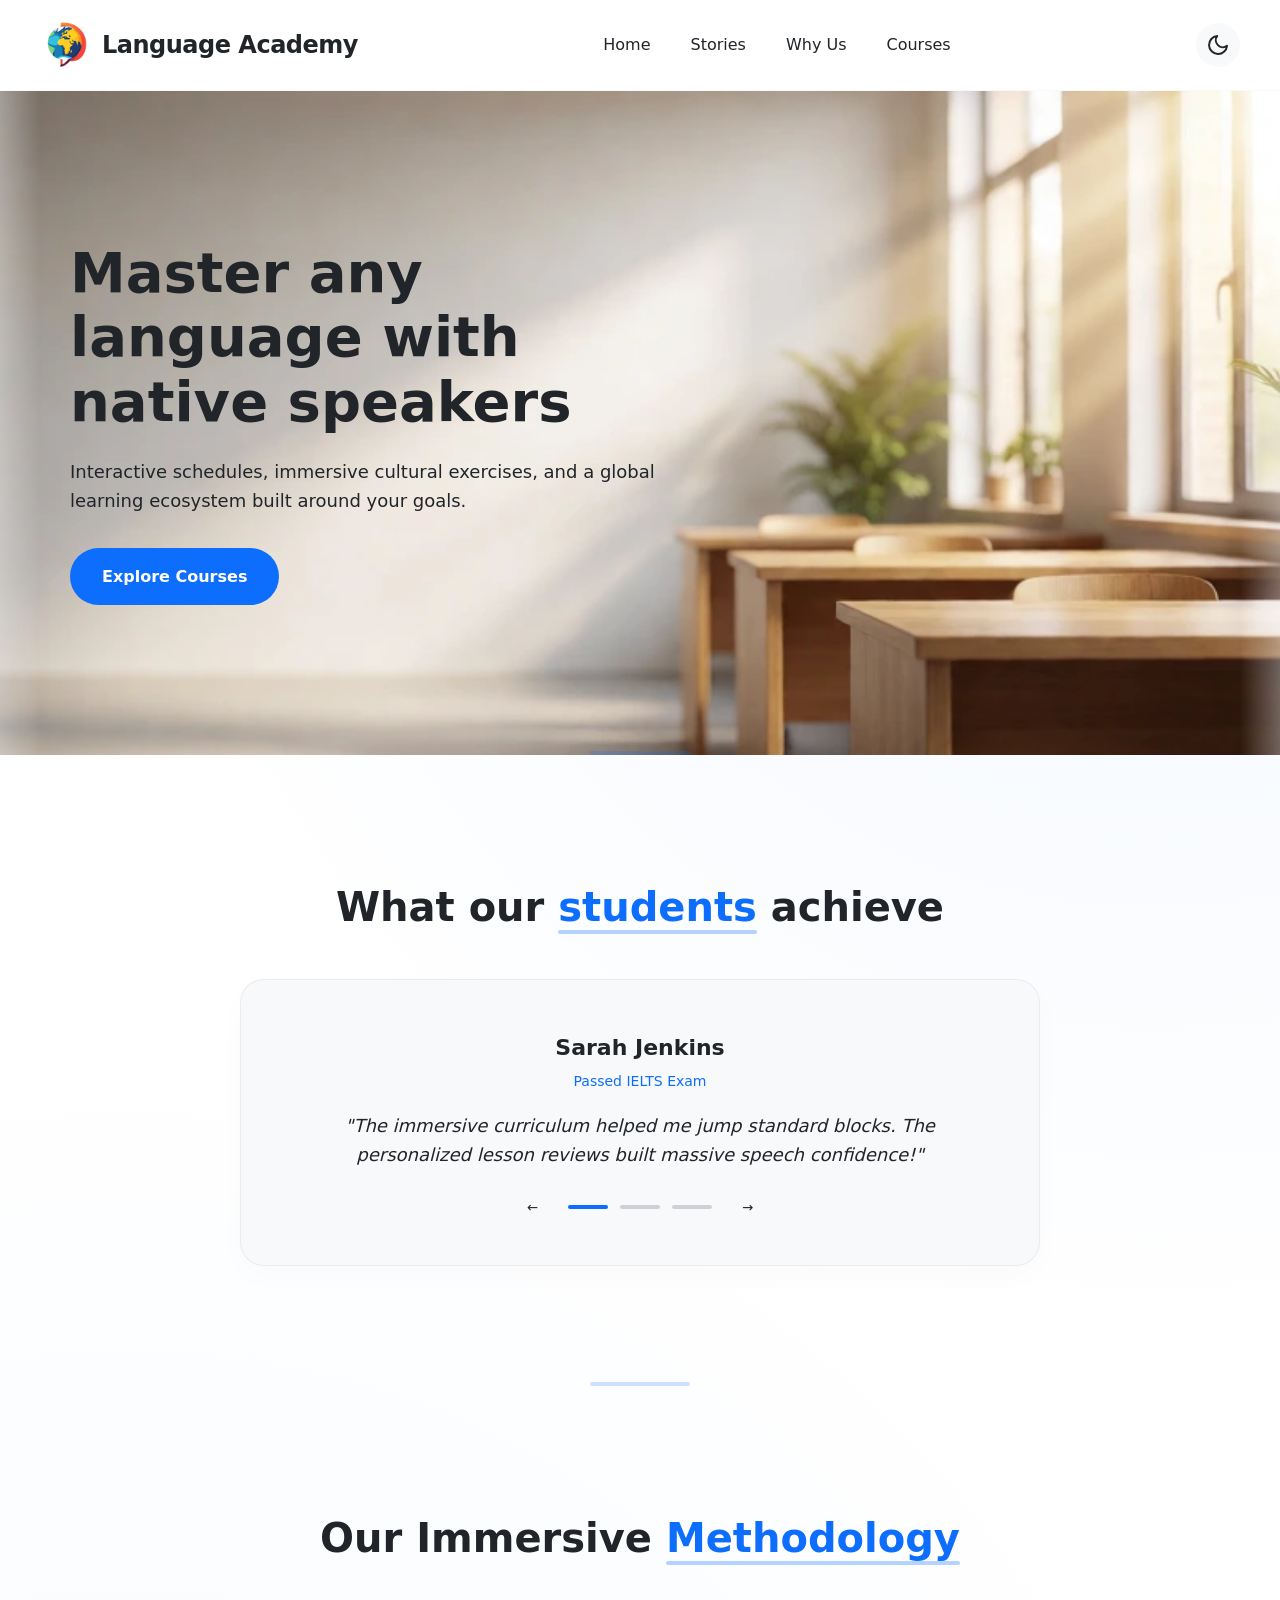
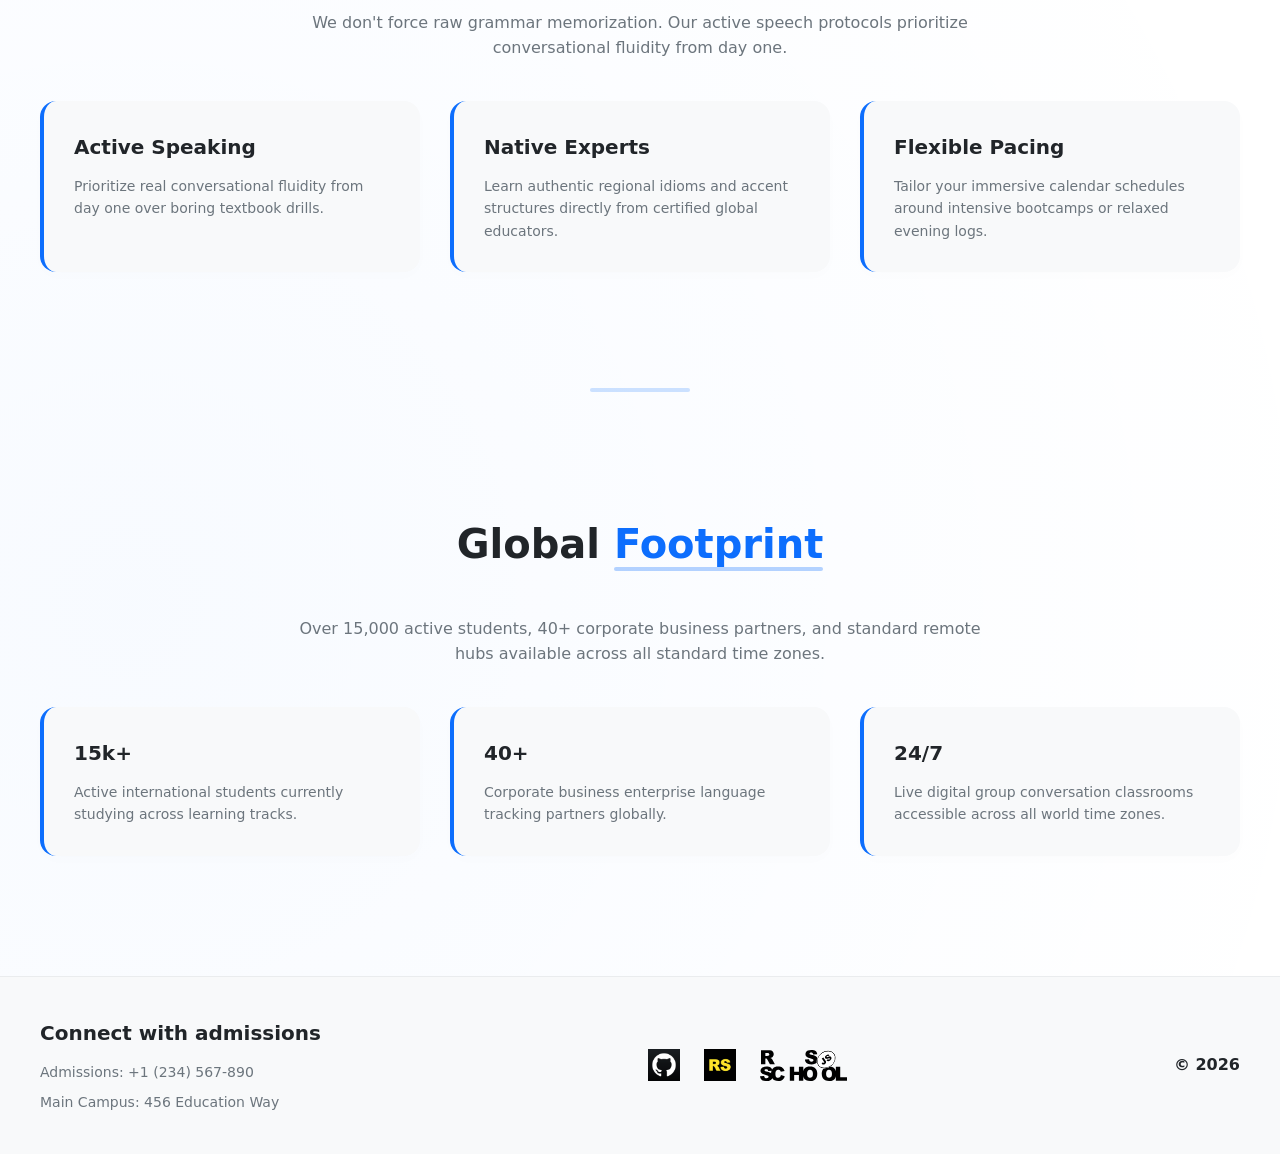
==== language-academy/index.html @ ce2ad22a "fix: resolve slide article structural validation warnings" ====
<!DOCTYPE html>
<html lang="en" data-theme="light">
<head>
  <meta charset="UTF-8">
  <meta name="viewport" content="width=device-width, initial-scale=1.0">
  <title>Language Academy - Home</title>
  <link rel="icon" type="image/png" href="./favicon.png">
  <link rel="stylesheet" href="./css/style.css">
  <script>
    const savedTheme = localStorage.getItem('app-theme') || 'light';
    document.documentElement.setAttribute('data-theme', savedTheme);
  </script>
</head>
<body>

  <header class="header">
    <div class="container header__container">
      <a href="index.html" class="header__logo" aria-label="Language Academy Home">
        <img src="./assets/img/logo.png" alt="Language Academy logo" class="header__logo-img">
        <span class="header__logo-text">Language Academy</span>
      </a>
      
      <nav class="header__nav">
        <ul class="header__nav-list">
          <li><a href="index.html#hero" class="header__nav-link">Home</a></li>
          <li><a href="index.html#testimonials" class="header__nav-link">Stories</a></li>
          <li><a href="index.html#benefits" class="header__nav-link">Why Us</a></li>
          <li><a href="catalog.html" class="header__nav-link">Courses</a></li>
        </ul>
      </nav>

      <div class="header__controls">
        <button id="theme-btn" class="theme-toggle" aria-label="Toggle display theme">
          <svg class="theme-icon theme-icon--moon" xmlns="http://www.w3.org/2000/svg" viewBox="0 0 24 24" fill="none" stroke="currentColor" stroke-width="2" stroke-linecap="round" stroke-linejoin='round'>
            <path d="M21 12.79A9 9 0 1 1 11.21 3 7 7 0 0 0 21 12.79z"></path>
          </svg>
          <svg class="theme-icon theme-icon--sun" xmlns="http://www.w3.org/2000/svg" viewBox="0 0 24 24" fill="none" stroke="currentColor" stroke-width="2" stroke-linecap="round" stroke-linejoin="round">
            <circle cx="12" cy="12" r="5"></circle>
            <line x1="12" y1="1" x2="12" y2="3"></line>
            <line x1="12" y1="21" x2="12" y2="23"></line>
            <line x1="4.22" y1="4.22" x2="5.64" y2="5.64"></line>
            <line x1="18.36" y1="18.36" x2="19.78" y2="19.78"></line>
            <line x1="1" y1="12" x2="3" y2="12"></line>
            <line x1="21" y1="12" x2="23" y2="12"></line>
            <line x1="4.22" y1="19.78" x2="5.64" y2="18.36"></line>
            <line x1="18.36" y1="5.64" x2="19.78" y2="4.22"></line>
          </svg>
        </button>
        <button class="burger-btn" aria-label="Open mobile navigation menu" aria-expanded="false">
          <span class="burger-btn__line"></span>
          <span class="burger-btn__line"></span>
        </button>
      </div>
    </div>
  </header>

  <main class="main">
    
    <section id="hero" class="section hero">
      <div class="container hero__container">
        <div class="hero__content">
          <h1 class="hero__title">Master any language with native speakers</h1>
          <p class="hero__description">Interactive schedules, immersive cultural exercises, and a global learning ecosystem built around your goals.</p>
          <a href="catalog.html" class="btn btn--primary">Explore Courses</a>
        </div>
      </div>
    </section>

    <section id="testimonials" class="section slider-section">
      <div class="container slider-section__container">
        <h2 class="section-title">What our <em>students</em> achieve</h2>
        
        <div class="slider">
          <div class="slider__track">
            <article class="slide active">
              <div class="slide__profile">
                <h3 class="slide__name">Sarah Jenkins</h3>
                <span class="slide__meta">Passed IELTS Exam</span>
              </div>
              <p class="slide__text">"The immersive curriculum helped me jump standard blocks. The personalized lesson reviews built massive speech confidence!"</p>
            </article>
          </div>

          <div class="slider__controls">
            <button class="slider__arrow slider__arrow--prev" aria-label="Previous slide">&larr;</button>
            <div class="slider__pagination">
              <span class="slider__dot active"></span>
              <span class="slider__dot"></span>
              <span class="slider__dot"></span>
            </div>
            <button class="slider__arrow slider__arrow--next" aria-label="Next slide">&rarr;</button>
          </div>
        </div>
      </div>
    </section>

    <section id="benefits" class="section benefits">
      <div class="container benefits__container">
        <h2 class="section-title">Our Immersive <em>Methodology</em></h2>
        <p class="benefits__text">We don't force raw grammar memorization. Our active speech protocols prioritize conversational fluidity from day one.</p>
        
        <div class="benefits__grid">
          <div class="feature-card">
            <h3>Active Speaking</h3>
            <p>Prioritize real conversational fluidity from day one over boring textbook drills.</p>
          </div>
          <div class="feature-card">
            <h3>Native Experts</h3>
            <p>Learn authentic regional idioms and accent structures directly from certified global educators.</p>
          </div>
          <div class="feature-card">
            <h3>Flexible Pacing</h3>
            <p>Tailor your immersive calendar schedules around intensive bootcamps or relaxed evening logs.</p>
          </div>
        </div>
      </div>
    </section>

    <section id="stats" class="section stats">
      <div class="container stats__container">
        <h2 class="section-title">Global <em>Footprint</em></h2>
        <p class="stats__text">Over 15,000 active students, 40+ corporate business partners, and standard remote hubs available across all standard time zones.</p>
        
        <div class="stats__grid">
          <div class="feature-card">
            <h3>15k+</h3>
            <p>Active international students currently studying across learning tracks.</p>
          </div>
          <div class="feature-card">
            <h3>40+</h3>
            <p>Corporate business enterprise language tracking partners globally.</p>
          </div>
          <div class="feature-card">
            <h3>24/7</h3>
            <p>Live digital group conversation classrooms accessible across all world time zones.</p>
          </div>
        </div>
      </div>
    </section>

  </main>

  <footer class="footer">
    <div class="container footer__container">
      <div class="footer__info">
        <h2 class="footer__title">Connect with admissions</h2>
        <a href="tel:+1234567890" class="footer__link">Admissions: +1 (234) 567-890</a>
        <a href="https://www.google.com/maps/place/Big+Ben/@51.5007325,-0.1272003,17z/data=!3m2!4b1!5s0x47d8e55e300273ad:0x64ade3f4995c75cd!4m6!3m5!1s0x487604c38c8cd1d9:0xb78f2474b9a45aa9!8m2!3d51.5007292!4d-0.1246254!16zL20vMDI2eWRj?entry=ttu&g_ep=EgoyMDI2MDkyMC4wIKXMDSoASAFQAw%3D%3D" target="_blank" rel="noopener noreferrer" class="footer__link">Main Campus: 456 Education Way</a>
      </div>
      <div class="footer-links">
        <a href="https://github.com/Yauheni-Silkou" target="_blank" rel="noopener noreferrer">
          <img src="./assets/img/footer/github-logo.png" alt="GitHub">
        </a>
        <a href="https://rs.school/courses/javascript-preschool-ru" target="_blank" rel="noopener noreferrer">
          <img src="./assets/img/footer/rs-school-logo.png" alt="RS School Preschool">
        </a>
        <a href="https://rs.school/courses/javascript" target="_blank" rel="noopener noreferrer">
          <img src="./assets/img/footer/rs-school-label.svg" alt="RS School JS Course">
        </a>
      </div>
      
      <div class="footer-year">© 2026</div>
    </div>
  </footer>
  <script src="./js/theme.js"></script>
</body>
</html>
---- language-academy/css/style.css ----
/* --- 1. THEME DESIGN PALETTE MATRIX --- */
:root {
  --bg-primary: #ffffff;
  --bg-secondary: #f8f9fa;
  --text-main: #212529;
  --text-muted: #6c757d;
  --btn-border: #6c757d;
  --accent-color: #0d6efd;
  --accent-hover: #0b5ed7;
  --transition-speed: 0.3s;
}

[data-theme="dark"] {
  --bg-primary: #121212;
  --bg-secondary: #1e1e1e;
  --text-main: #f8f9fa;
  --text-muted: #a0a0a0;
  --btn-border: #ffffff;
  --accent-color: #3985ff;
  --accent-hover: #5495ff;
}

/* --- 2. UNIVERSAL LAYOUT RESETS --- */
* {
  box-sizing: border-box;
  margin: 0;
  padding: 0;
}

html {
  scroll-behavior: smooth;
}

body {
  background-color: var(--bg-primary);
  color: var(--text-main);
  font-family: 'Segoe UI', system-ui, -apple-system, sans-serif;
  line-height: 1.6;
  overflow-x: hidden;
  transition: background-color var(--transition-speed) ease, 
              color var(--transition-speed) ease;
  background-image: radial-gradient(circle at 90% 10%, rgba(13, 110, 253, 0.05) 0%, transparent 40%),
                    radial-gradient(circle at 10% 80%, rgba(13, 110, 253, 0.03) 0%, transparent 50%);
}

[data-theme="dark"] body {
  background-image: radial-gradient(circle at 90% 10%, rgba(61, 139, 255, 0.08) 0%, transparent 45%),
                    radial-gradient(circle at 10% 80%, rgba(61, 139, 255, 0.04) 0%, transparent 50%);
}

.container {
  width: 100%;
  max-width: 1440px;
  margin: 0 auto;
  padding: 0 40px;
}

img {
  max-width: 100%;
  height: auto;
  display: block;
}

a {
  text-decoration: none;
  color: inherit;
}

button {
  cursor: pointer;
  border: none;
  background: none;
  font-family: inherit;
}

/* --- 3. HEADER LAYOUT STYLES --- */
.header {
  position: sticky;
  top: 0;
  z-index: 100;
  background-color: var(--bg-primary);
  border-bottom: 1px solid var(--bg-secondary);
}

.header__container {
  display: flex;
  justify-content: space-between;
  align-items: center;
  height: 90px;
}

.header__logo {
  display: flex;
  align-items: center;
  gap: 12px;
  font-size: 24px;
  font-weight: 700;
  letter-spacing: -0.5px;
}

.header__logo-img {
  width: 50px;
  height: 50px;
  object-fit: contain;
  border-radius: 8px;
}

.header__nav-list {
  display: flex;
  list-style: none;
  gap: 40px;
}

.header__nav-link {
  font-weight: 500;
}

.header__controls {
  display: flex;
  align-items: center;
  gap: 20px;
}

.burger-btn {
  display: none;
}

/* --- 4. INLINE SVG THEME TOGGLE CONTROL --- */
.theme-toggle {
  width: 44px;
  height: 44px;
  border-radius: 50%;
  background-color: var(--bg-secondary);
  display: flex;
  align-items: center;
  justify-content: center;
  border: none;
}

.theme-icon {
  width: 24px;
  height: 24px;
  color: var(--text-main);
}

[data-theme="light"] .theme-icon--sun { display: none; }
[data-theme="light"] .theme-icon--moon { display: block; }
[data-theme="dark"] .theme-icon--moon { display: none; }
[data-theme="dark"] .theme-icon--sun { display: block; }

/* --- 5. MAIN CONTENT LAYOUT BLOCKS --- */
.main {
  display: block;
}

.section {
  padding: 120px 0;
  position: relative;
}

.section:not(:last-of-type)::after {
  content: '';
  position: absolute;
  bottom: 0;
  left: 50%;
  transform: translateX(-50%);
  width: 100px;
  height: 4px;
  background-color: var(--accent-color);
  opacity: 0.2;
  border-radius: 2px;
}

.section-title {
  font-size: 40px;
  font-weight: 700;
  margin-bottom: 40px;
  text-align: center;
}

.section-title em {
  font-style: normal;
  color: var(--accent-color);
  position: relative;
}

.section-title em::after {
  content: '';
  position: absolute;
  bottom: -4px;
  left: 0;
  width: 100%;
  height: 4px;
  background-color: var(--accent-color);
  opacity: 0.3;
  border-radius: 2px;
}

.hero {
  width: 100%;
  min-height: 600px;
  display: flex;
  align-items: center;
  position: relative;
  
  background-image: linear-gradient(to right, 
                      var(--bg-primary) calc(50% - 720px), 
                      transparent calc(50% - 600px), 
                      transparent calc(50% + 600px), 
                      var(--bg-primary) calc(50% + 720px)),
                    url("../assets/img/hero-bg-light.webp");
                    
  background-repeat: no-repeat;
  background-position: center center;
  background-size: 1440px auto;
}

[data-theme="dark"] .hero {
  background-image: linear-gradient(to right, 
                      var(--bg-primary) calc(50% - 720px), 
                      transparent calc(50% - 600px), 
                      transparent calc(50% + 600px), 
                      var(--bg-primary) calc(50% + 720px)),
                    url("../assets/img/hero-bg-dark.webp");
}

.hero__container {
  display: flex;
  align-items: center;
  width: 100%;
}

.hero__content {
  max-width: 650px;
  background-color: rgba(var(--bg-primary), 0.85);
  padding: 30px;
  border-radius: 20px;
}

.hero__title {
  font-size: 56px;
  line-height: 1.15;
  margin-bottom: 24px;
}

.hero__description {
  font-size: 18px;
  color: var(--text-main);
  margin-bottom: 32px;
}

.btn {
  display: inline-flex;
  align-items: center;
  justify-content: center;
  padding: 16px 32px;
  border-radius: 30px;
  font-weight: 600;
}

.btn--primary {
  background-color: var(--accent-color);
  color: #ffffff;
}

.btn--secondary {
  border: 2px solid var(--btn-border);
  color: var(--btn-border);
  background-color: transparent;
}

.slider {
  max-width: 800px;
  margin: 0 auto;
  position: relative;
  background-color: var(--bg-secondary);
  border: 1px solid rgba(108, 117, 125, 0.1);
  padding: 50px;
  border-radius: 24px;
  box-shadow: 0 10px 30px rgba(0, 0, 0, 0.02);
}

[data-theme="dark"] .slider {
  box-shadow: 0 15px 35px rgba(0, 0, 0, 0.4);
  border-color: rgba(255, 255, 255, 0.05);
}

.slide {
  text-align: center;
}

.slide__name {
  display: block;
  font-size: 22px;
  font-weight: 700;
  margin-bottom: 4px;
}

.slide__meta {
  font-size: 14px;
  color: var(--accent-color);
  display: block;
  margin-bottom: 20px;
}

.slide__text {
  font-size: 18px;
  font-style: italic;
}

.slider__arrow {
  color: var(--text-main);
}

.slider__controls {
  display: flex;
  justify-content: center;
  align-items: center;
  gap: 30px;
  margin-top: 30px;
}

.slider__pagination {
  display: flex;
  gap: 12px;
}

.slider__dot {
  width: 40px;
  height: 4px;
  background-color: var(--text-muted);
  opacity: 0.3;
  border-radius: 2px;
}

.slider__dot.active {
  opacity: 1;
  background-color: var(--accent-color);
}

.benefits__text, .stats__text {
  text-align: center;
  max-width: 700px;
  margin: 0 auto 40px;
  color: var(--text-muted);
}

.benefits__grid, .stats__grid {
  display: grid;
  grid-template-columns: repeat(3, 1fr);
  gap: 30px;
}

.feature-card {
  background-color: var(--bg-secondary);
  padding: 30px;
  border-radius: 16px;
  border-left: 4px solid var(--accent-color);
  box-shadow: 0 4px 15px rgba(0, 0, 0, 0.01);
}

.feature-card h3 {
  margin-bottom: 12px;
  font-size: 20px;
}

.feature-card p {
  color: var(--text-muted);
  font-size: 14px;
}

/* --- 6. CATALOG PAGES CARD GRID --- */
.catalog {
  padding: 60px 0 100px;
}

.catalog__title {
  font-size: 40px;
  text-align: center;
  margin-bottom: 40px;
}

.catalog__categories {
  display: flex;
  justify-content: center;
  gap: 16px;
  margin-bottom: 50px;
}

.category-btn {
  padding: 10px 24px;
  border: 1px solid var(--btn-border);
  border-radius: 20px;
  font-weight: 500;
  color: var(--btn-border);
}

.category-btn.active {
  background-color: var(--text-main);
  color: var(--bg-primary);
  border-color: var(--text-main);
}

.catalog__grid {
  display: grid;
  grid-template-columns: repeat(4, 1fr);
  gap: 40px 24px;
  margin-bottom: 60px;
}

.card {
  background-color: var(--bg-secondary);
  border-radius: 16px;
  overflow: hidden;
  display: flex;
  flex-direction: column;
}

.card__img-wrapper img {
  width: 100%;
  height: 200px;
  object-fit: cover;
}

.card__content {
  padding: 24px;
  display: flex;
  flex-direction: column;
  flex-grow: 1;
}

.card__tag {
  font-size: 12px;
  font-weight: 700;
  text-transform: uppercase;
  color: var(--accent-color);
  margin-bottom: 8px;
}

.card__title {
  display: block;
  font-size: 20px;
  margin-bottom: 12px;
  font-weight: 700;
}

.card__desc {
  font-size: 14px;
  color: var(--text-muted);
  margin-bottom: 20px;
  flex-grow: 1;
}

.card__footer {
  font-weight: 700;
  font-size: 18px;
}

.catalog__pagination {
  display: flex;
  justify-content: center;
}

/* --- 7. UNIFORM INTEGRATED FOOTER --- */
.footer {
  background-color: var(--bg-secondary);
  padding: 40px 0;
  border-top: 1px solid rgba(108, 117, 125, 0.1);
}

.footer__container {
  display: flex;
  justify-content: space-between;
  align-items: center;
  flex-wrap: wrap;
  gap: 30px;
}

.footer__info {
  display: flex;
  flex-direction: column;
  gap: 8px;
}

.footer__title {
  font-size: 20px;
  margin-bottom: 4px;
}

.footer__link {
  font-size: 14px;
  color: var(--text-muted);
}

.footer-links {
  display: flex;
  align-items: center;
  gap: 24px;
}

.footer-links img {
  height: 32px;
  width: auto;
}

.footer-year {
  font-size: 16px;
  font-weight: 600;
}

/* --- 8. HOVER TRANSFORMATIONS --- */
.header__nav-link,
.theme-toggle,
.btn,
.category-btn,
.card,
.footer__link,
.footer-links a {
  transition: transform 0.25s cubic-bezier(0.25, 0.46, 0.45, 0.94),
              background-color 0.25s ease,
              color 0.25s ease,
              box-shadow 0.25s ease,
              opacity 0.25s ease;
}

.header__nav-link:hover {
  color: var(--accent-color);
  opacity: 0.85;
}

.theme-toggle:hover {
  background-color: var(--text-main);
}
.theme-toggle:hover .theme-icon {
  color: var(--bg-primary);
  transform: rotate(15deg);
}

.btn--primary:hover {
  background-color: var(--accent-hover);
  transform: translateY(-2px);
  box-shadow: 0 4px 12px rgba(13, 110, 253, 0.25);
}

.btn--primary:active { transform: translateY(0); }

.btn--secondary:hover {
  background-color: var(--text-main);
  color: var(--bg-primary);
  border-color: var(--text-main);
  transform: translateY(-2px);
}

.btn--secondary:active { transform: translateY(0); }

.category-btn:hover:not(.active) {
  background-color: var(--bg-secondary);
  border-color: var(--text-main);
  color: var(--text-main);
}

.card:hover {
  transform: translateY(-6px);
  box-shadow: 0 12px 24px rgba(0, 0, 0, 0.08);
}

[data-theme="dark"] .card:hover {
  box-shadow: 0 12px 24px rgba(0, 0, 0, 0.35);
}

.footer__link:hover {
  color: var(--accent-color);
  text-decoration: underline;
}

.footer-links a:hover {
  transform: scale(1.1);
  opacity: 0.8;
}

/* --- 9. RESPONSIVE MEDIA BREAKPOINTS (OVERLAP-PROOF FIXED MATRIX) --- */

@media (max-width: 1200px) {
  .catalog__grid {
    grid-template-columns: repeat(3, 1fr);
    gap: 24px;
  }
}

@media (max-width: 768px) {
  .container { 
    padding: 0 24px; 
  }
  
  .header__container { 
    height: 80px; 
  }
  
  .header__nav { 
    display: none; 
  }
  
  .header__controls {
    gap: 16px;
  }

  .burger-btn {
    display: flex;
    flex-direction: column;
    justify-content: center;
    gap: 6px;
    width: 44px;
    height: 44px;
    align-items: center;
  }

  .burger-btn__line {
    width: 24px;
    height: 2px;
    background-color: var(--text-main);
    border-radius: 2px;
    display: block;
  }

  .section { 
    padding: 60px 0; 
  }
  
  .hero {
    background-image: url("../assets/img/hero-bg-light.webp");
    background-position: center bottom;
    background-size: cover;
    padding-bottom: 340px;
    min-height: auto;
  }
  
  [data-theme="dark"] .hero {
    background-image: url("../assets/img/hero-bg-dark.webp");
  }
  
  .hero__container {
    grid-template-columns: 1fr;
    text-align: center;
  }
  
  .hero__content { 
    max-width: 100%; 
    margin: 0 auto;
  }
  
  .hero__title { 
    font-size: 38px; 
  }
  
  .benefits__grid, 
  .stats__grid {
    grid-template-columns: 1fr;
    gap: 24px;
  }
  
  .feature-card {
    width: 100%;
    border-left: 4px solid var(--accent-color);
  }
  
  .catalog__grid {
    grid-template-columns: repeat(2, 1fr);
    gap: 30px 20px;
  }
  
  .footer__container {
    flex-direction: column;
    text-align: center;
    align-items: center;
    gap: 24px;
  }

  .footer__info { 
    align-items: center; 
  }
}

@media (max-width: 480px) {
  .catalog__grid {
    grid-template-columns: 1fr;
    gap: 24px;
  }
}

@media (max-width: 380px) {
  .container { 
    padding: 0 16px; 
  }
  
  .hero__title { 
    font-size: 32px; 
  }
  
  .hero__description { 
    font-size: 16px; 
  }
  
  .section-title { 
    font-size: 28px; 
  }
  
  .catalog__categories {
    flex-wrap: wrap;
    gap: 10px;
  }

  .category-btn { 
    width: 100%; 
    text-align: center; 
  }

  .slide { 
    padding: 24px 16px; 
  }
  
  .slide__text { 
    font-size: 16px; 
  }
}
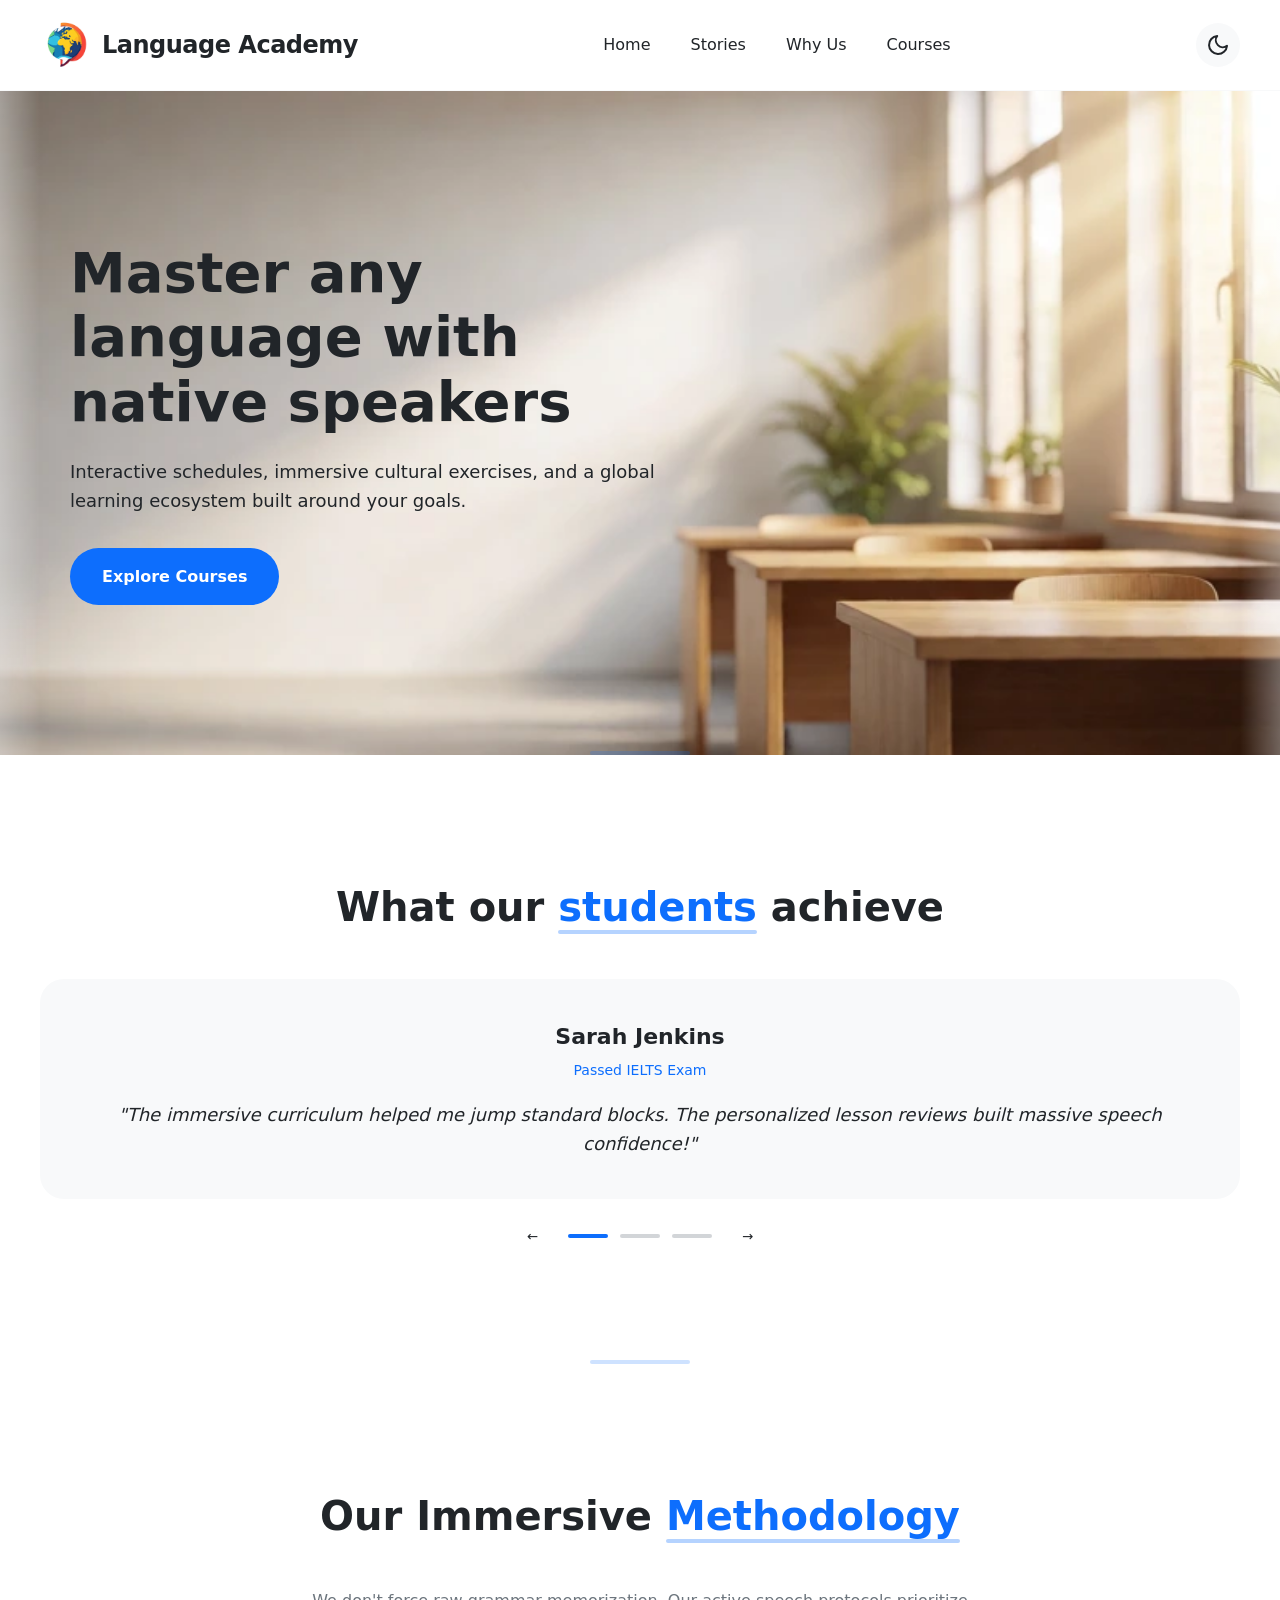
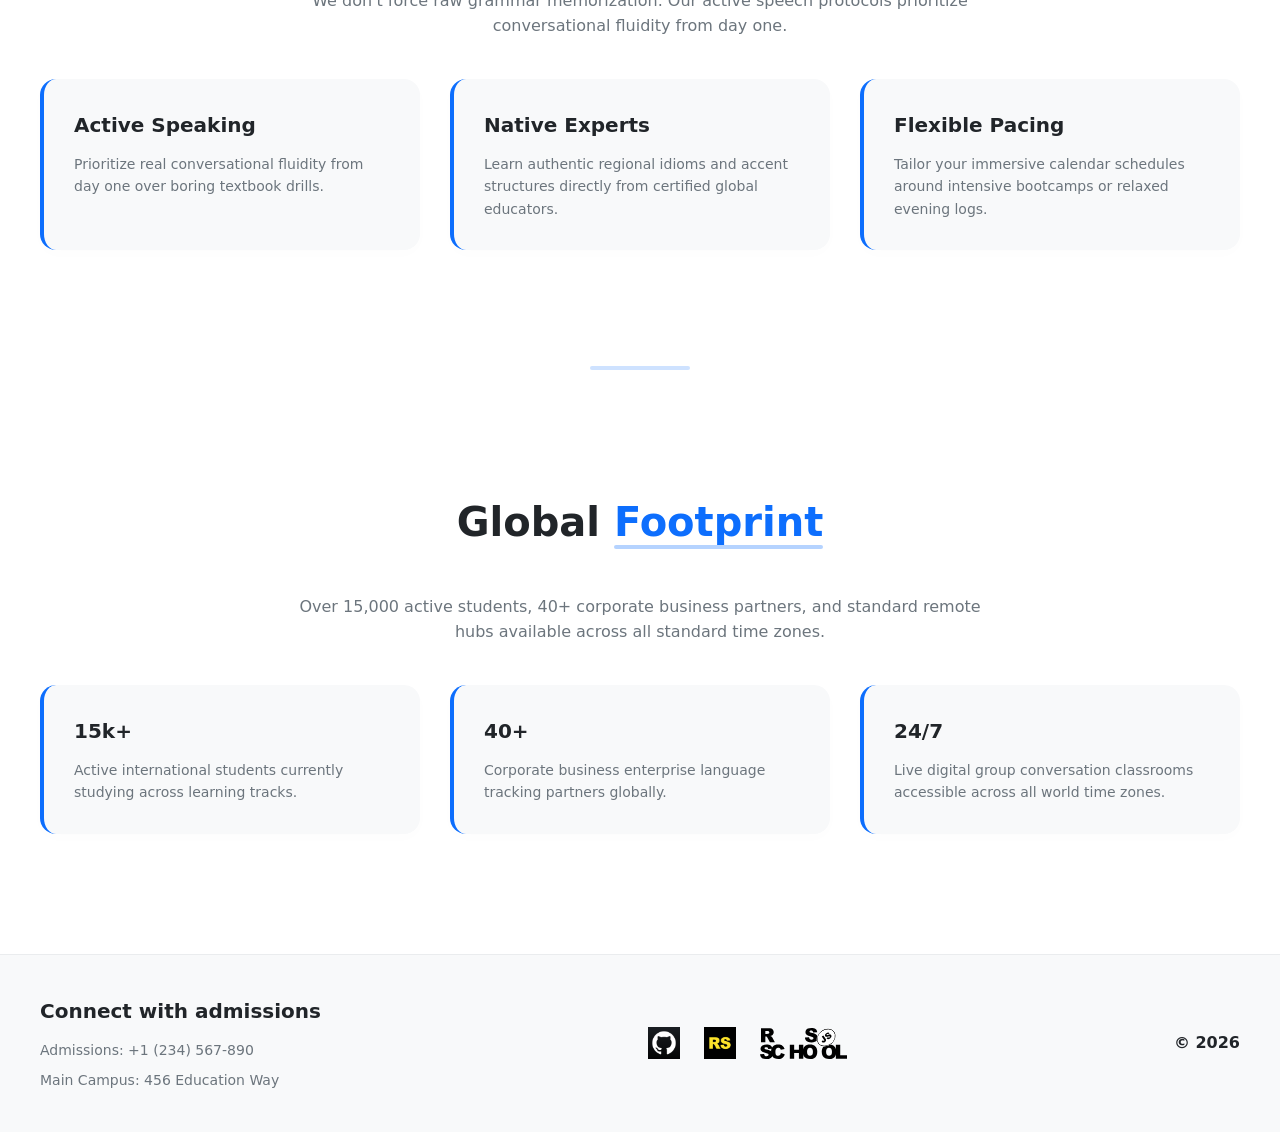
==== commit 4470cf3a: "feat: build infinite cyclic testimonials slider module" ====
--- a/language-academy/index.html
+++ b/language-academy/index.html
@@ -70,15 +70,30 @@
       <div class="container slider-section__container">
         <h2 class="section-title">What our <em>students</em> achieve</h2>
         
-        <div class="slider">
-          <div class="slider__track">
-            <article class="slide active">
-              <div class="slide__profile">
-                <h3 class="slide__name">Sarah Jenkins</h3>
-                <span class="slide__meta">Passed IELTS Exam</span>
-              </div>
-              <p class="slide__text">"The immersive curriculum helped me jump standard blocks. The personalized lesson reviews built massive speech confidence!"</p>
-            </article>
+          <div class="slider__track-wrapper">
+            <div class="slider__track">
+              <article class="slide active">
+                <header class="slide__profile">
+                  <h3 class="slide__name">Sarah Jenkins</h3>
+                  <span class="slide__meta">Passed IELTS Exam</span>
+                </header>
+                <p class="slide__text">"The immersive curriculum helped me jump standard blocks. The personalized lesson reviews built massive speech confidence!"</p>
+              </article>
+              <article class="slide">
+                <header class="slide__profile">
+                  <h3 class="slide__name">Alejandro Gomez</h3>
+                  <span class="slide__meta">Advanced DELE B2 Level</span>
+                </header>
+                <p class="slide__text">"Outstanding pronunciation drills. The interactive speech protocols allowed me to transition into international business roles smoothly."</p>
+              </article>
+              <article class="slide">
+                <header class="slide__profile">
+                  <h3 class="slide__name">Yuki Tanaka</h3>
+                  <span class="slide__meta">Passed JLPT N2 Exam</span>
+                </header>
+                <p class="slide__text">"The curriculum structure is top-notch. Learning structural Kanji tokens paired with native speaker discussions built true fluency."</p>
+              </article>
+            </div>
           </div>
 
           <div class="slider__controls">
@@ -163,5 +178,6 @@
     </div>
   </footer>
   <script src="./js/theme.js"></script>
+  <script src="./js/slider.js"></script>
 </body>
 </html>
--- a/language-academy/css/style.css
+++ b/language-academy/css/style.css
@@ -39,13 +39,6 @@
   overflow-x: hidden;
   transition: background-color var(--transition-speed) ease, 
               color var(--transition-speed) ease;
-  background-image: radial-gradient(circle at 90% 10%, rgba(13, 110, 253, 0.05) 0%, transparent 40%),
-                    radial-gradient(circle at 10% 80%, rgba(13, 110, 253, 0.03) 0%, transparent 50%);
-}
-
-[data-theme="dark"] body {
-  background-image: radial-gradient(circle at 90% 10%, rgba(61, 139, 255, 0.08) 0%, transparent 45%),
-                    radial-gradient(circle at 10% 80%, rgba(61, 139, 255, 0.04) 0%, transparent 50%);
 }
 
 .container {
@@ -269,25 +262,26 @@
   background-color: transparent;
 }
 
-.slider {
-  max-width: 800px;
-  margin: 0 auto;
-  position: relative;
+.slider__track-wrapper {
+  width: 100%;
+  overflow: hidden;
+  border-radius: 24px;
+}
+
+.slider__track {
+  display: flex;
+  width: 100%;
+  transition: transform 0.5s cubic-bezier(0.25, 0.46, 0.45, 0.94);
+}
+
+.slide {
+  flex: 0 0 100%;
+  width: 100%;
   background-color: var(--bg-secondary);
-  border: 1px solid rgba(108, 117, 125, 0.1);
-  padding: 50px;
-  border-radius: 24px;
-  box-shadow: 0 10px 30px rgba(0, 0, 0, 0.02);
-}
-
-[data-theme="dark"] .slider {
-  box-shadow: 0 15px 35px rgba(0, 0, 0, 0.4);
-  border-color: rgba(255, 255, 255, 0.05);
-}
-
-.slide {
+  padding: 40px;
   text-align: center;
 }
+
 
 .slide__name {
   display: block;
@@ -592,12 +586,32 @@
     padding: 0 24px; 
   }
   
-  .header__container { 
-    height: 80px; 
-  }
-  
-  .header__nav { 
-    display: none; 
+.header__nav { 
+    display: block; 
+    position: fixed;
+    top: 90px;
+    left: 100%; 
+    width: 100%;
+    height: calc(100vh - 90px);
+    background-color: var(--bg-primary);
+    z-index: 99;
+    transition: left var(--transition-speed) ease-in-out; 
+    padding: 40px;
+  }
+  
+  .header__nav.open {
+    left: 0; 
+  }
+
+  .header__nav-list {
+    flex-direction: column;
+    align-items: center;
+    gap: 40px;
+    margin-top: 40px;
+  }
+
+  .header__nav-link {
+    font-size: 32px; 
   }
   
   .header__controls {
@@ -612,14 +626,24 @@
     width: 44px;
     height: 44px;
     align-items: center;
-  }
-
-  .burger-btn__line {
+    transition: transform 0.25s var(--transition-speed) ease;
+  }
+
+.burger-btn__line {
     width: 24px;
     height: 2px;
     background-color: var(--text-main);
     border-radius: 2px;
     display: block;
+    transition: transform var(--transition-speed) ease, background-color var(--transition-speed) ease;
+  }
+
+  .burger-btn.open .burger-btn__line:nth-child(1) {
+    transform: translateY(4px) rotate(45deg);
+  }
+
+  .burger-btn.open .burger-btn__line:nth-child(2) {
+    transform: translateY(-4px) rotate(-45deg);
   }
 
   .section { 
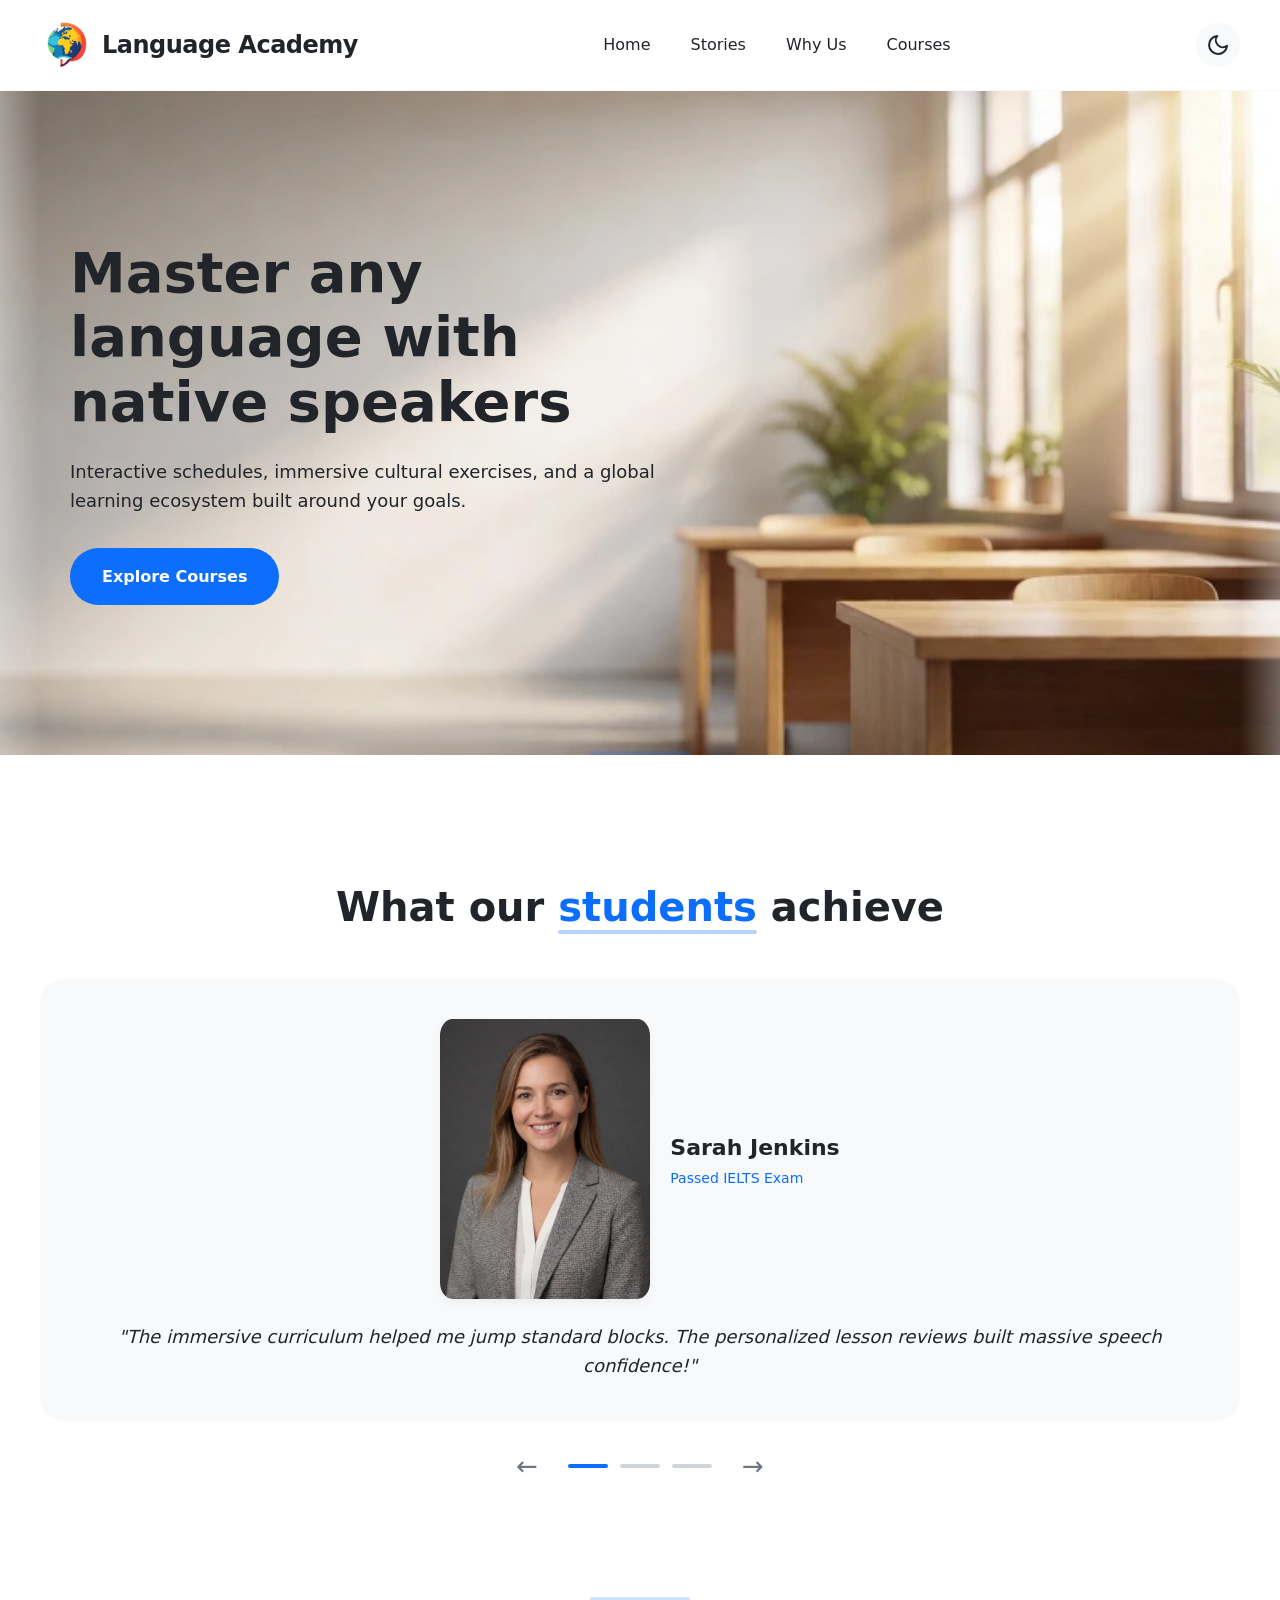
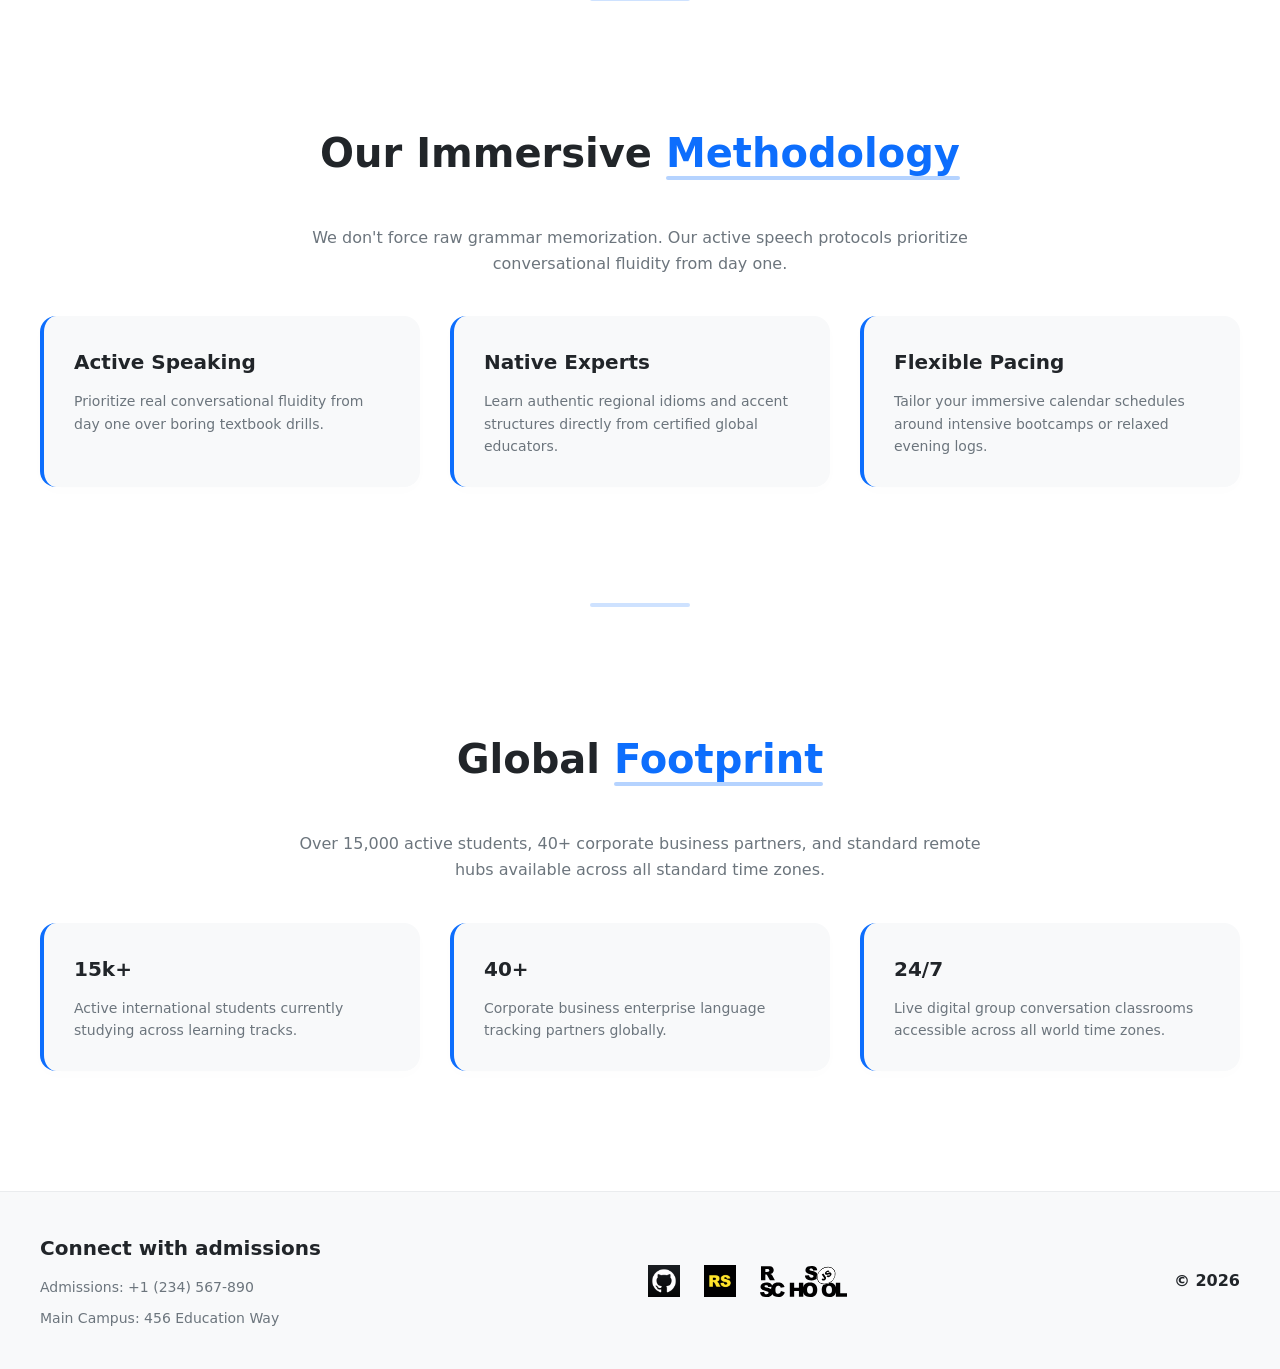
==== commit e3fdbb30: "style: embed student profile avatars inside testimonials track" ====
--- a/language-academy/index.html
+++ b/language-academy/index.html
@@ -74,22 +74,31 @@
             <div class="slider__track">
               <article class="slide active">
                 <header class="slide__profile">
-                  <h3 class="slide__name">Sarah Jenkins</h3>
-                  <span class="slide__meta">Passed IELTS Exam</span>
+                  <img src="./assets/img/students/student-sarah.webp" alt="Sarah Jenkins" class="slide__avatar">
+                  <div class="slide__meta-wrapper">
+                    <h3 class="slide__name">Sarah Jenkins</h3>
+                    <span class="slide__meta">Passed IELTS Exam</span>
+                  </div>
                 </header>
                 <p class="slide__text">"The immersive curriculum helped me jump standard blocks. The personalized lesson reviews built massive speech confidence!"</p>
               </article>
               <article class="slide">
                 <header class="slide__profile">
-                  <h3 class="slide__name">Alejandro Gomez</h3>
-                  <span class="slide__meta">Advanced DELE B2 Level</span>
+                  <img src="./assets/img/students/student-alejandro.webp" alt="Alejandro Gomez" class="slide__avatar">
+                  <div class="slide__meta-wrapper">
+                    <h3 class="slide__name">Alejandro Gomez</h3>
+                    <span class="slide__meta">Advanced DELE B2 Level</span>
+                  </div>
                 </header>
                 <p class="slide__text">"Outstanding pronunciation drills. The interactive speech protocols allowed me to transition into international business roles smoothly."</p>
               </article>
               <article class="slide">
                 <header class="slide__profile">
-                  <h3 class="slide__name">Yuki Tanaka</h3>
-                  <span class="slide__meta">Passed JLPT N2 Exam</span>
+                  <img src="./assets/img/students/student-yuki.webp" alt="Yuki Tanaka" class="slide__avatar">
+                  <div class="slide__meta-wrapper">
+                    <h3 class="slide__name">Yuki Tanaka</h3>
+                    <span class="slide__meta">Passed JLPT N2 Exam</span>
+                  </div>
                 </header>
                 <p class="slide__text">"The curriculum structure is top-notch. Learning structural Kanji tokens paired with native speaker discussions built true fluency."</p>
               </article>
--- a/language-academy/css/style.css
+++ b/language-academy/css/style.css
@@ -282,19 +282,38 @@
   text-align: center;
 }
 
+.slide__profile {
+  display: flex;
+  flex-direction: row;
+  align-items: center;
+  justify-content: center;
+  gap: 20px;
+  margin-bottom: 24px;
+}
+
+.slide__avatar {
+  width: 210px;
+  height: 280px;
+  border-radius: 6%;
+  object-fit: cover;
+  box-shadow: 0 4px 10px rgba(0, 0, 0, 0.05);
+}
+
+.slide__meta-wrapper {
+  text-align: left;
+}
 
 .slide__name {
   display: block;
   font-size: 22px;
   font-weight: 700;
-  margin-bottom: 4px;
+  margin-bottom: 2px;
 }
 
 .slide__meta {
   font-size: 14px;
   color: var(--accent-color);
   display: block;
-  margin-bottom: 20px;
 }
 
 .slide__text {
@@ -303,6 +322,11 @@
 }
 
 .slider__arrow {
+  color: var(--text-muted);
+  font-size: 26px;
+}
+
+.slider__arrow:hover {
   color: var(--text-main);
 }
 
@@ -675,6 +699,10 @@
   .hero__title { 
     font-size: 38px; 
   }
+
+  .slide__profile {
+    flex-direction: column;
+  }
   
   .benefits__grid, 
   .stats__grid {
@@ -711,38 +739,171 @@
   }
 }
 
-@media (max-width: 380px) {
-  .container { 
-    padding: 0 16px; 
-  }
-  
-  .hero__title { 
-    font-size: 32px; 
-  }
-  
-  .hero__description { 
-    font-size: 16px; 
-  }
-  
-  .section-title { 
-    font-size: 28px; 
-  }
-  
-  .catalog__categories {
-    flex-wrap: wrap;
-    gap: 10px;
-  }
-
-  .category-btn { 
-    width: 100%; 
-    text-align: center; 
-  }
-
-  .slide { 
-    padding: 24px 16px; 
-  }
-  
-  .slide__text { 
-    font-size: 16px; 
-  }
+/* --- 10. INTERACTIVE CENTRAL MODAL SHELL STYLES --- */
+
+.modal-overlay {
+  position: fixed;
+  top: 0;
+  left: 0;
+  width: 100vw;
+  height: 100vh;
+  background-color: rgba(0, 0, 0, 0.6);
+  backdrop-filter: blur(4px);
+  z-index: 200;
+  display: flex;
+  align-items: center;
+  justify-content: center;
+  opacity: 0;
+  pointer-events: none;
+  transition: opacity var(--transition-speed) ease-in-out;
+}
+
+.modal-overlay.open {
+  opacity: 1;
+  pointer-events: auto;
+}
+
+.modal-container {
+  background-color: var(--bg-primary);
+  color: var(--text-main);
+  width: 90%;
+  max-width: 650px;
+  padding: 40px;
+  border-radius: 24px;
+  position: relative;
+  box-shadow: 0 20px 50px rgba(0, 0, 0, 0.3);
+  transform: translateY(-20px);
+  transition: transform var(--transition-speed) ease-in-out;
+}
+
+.modal-overlay.open .modal-container {
+  transform: translateY(0);
+}
+
+.modal-close {
+  position: absolute;
+  top: 20px;
+  right: 24px;
+  font-size: 32px;
+  line-height: 1;
+  color: var(--text-muted);
+  transition: color var(--transition-speed) ease;
+}
+
+.modal-close:hover {
+  color: var(--text-main);
+}
+
+.modal-body-wrapper {
+  display: grid;
+  grid-template-columns: 220px 1fr;
+  gap: 30px;
+  align-items: start;
+}
+
+.modal__img-wrapper img {
+  width: 220px;
+  height: 220px;
+  object-fit: cover;
+  border-radius: 16px;
+  box-shadow: 0 4px 15px rgba(0, 0, 0, 0.05);
+}
+
+.modal__details {
+  display: flex;
+  flex-direction: column;
+  gap: 14px;
+}
+
+.modal__meta-group {
+  display: flex;
+  flex-direction: column;
+  gap: 6px;
+  background-color: var(--bg-secondary);
+  padding: 16px;
+  border-radius: 12px;
+  font-size: 14px;
+}
+
+.modal__meta-item strong {
+  color: var(--accent-color);
+}
+
+@media (max-width: 768px) {
+  .modal-body-wrapper {
+    grid-template-columns: 1fr;
+    gap: 14px;
+    justify-items: center;
+  }
+
+  .modal__img-wrapper img {
+    width: 120px;
+    height: 120px;
+  }
+}
+
+@media (max-width: 480px) {
+  .modal__img-wrapper img {
+    display: none;
+  }
+}
+
+
+.modal-title {
+  font-size: 28px;
+  font-weight: 700;
+  line-height: 1.2;
+}
+
+.modal-desc {
+  font-size: 15px;
+  color: var(--text-muted);
+}
+
+/* --- 11. INTERACTIVE MODAL PARAMETER OPTIONS STYLES --- */
+
+.modal__options-group {
+  display: flex;
+  flex-direction: column;
+  gap: 10px;
+  margin-top: 4px;
+}
+
+.modal__options-label {
+  font-size: 12px;
+  font-weight: 600;
+  color: var(--text-muted);
+}
+
+.modal__options-row {
+  display: flex;
+  flex-direction: column; /* FORCES CLEAN VERTICAL BUTTON STACK ALIGNMENT */
+  gap: 10px;
+  align-items: flex-start; /* Aligns buttons neatly to the left side */
+}
+
+.modal__option-btn {
+  padding: 6px 20px;
+  border: 1px solid var(--btn-border);
+  border-radius: 20px;
+  font-size: 12px;
+  font-weight: 500;
+  color: var(--text-main);
+  background-color: transparent;
+  width: 100%;            /* Allows buttons to cleanly fill container space visually */
+  max-width: 320px;       /* Keeps them perfectly proportioned and bounded */
+  text-align: left;       /* Left-aligns typography content for vertical menu stacks */
+  transition: all var(--transition-speed) ease;
+}
+
+.modal__option-btn.active {
+  background-color: var(--accent-color);
+  color: #ffffff;
+  border-color: var(--accent-color);
+  box-shadow: 0 4px 10px rgba(13, 110, 253, 0.2);
+}
+
+.modal__option-btn:hover:not(.active) {
+  border-color: var(--accent-color);
+  color: var(--accent-color);
 }
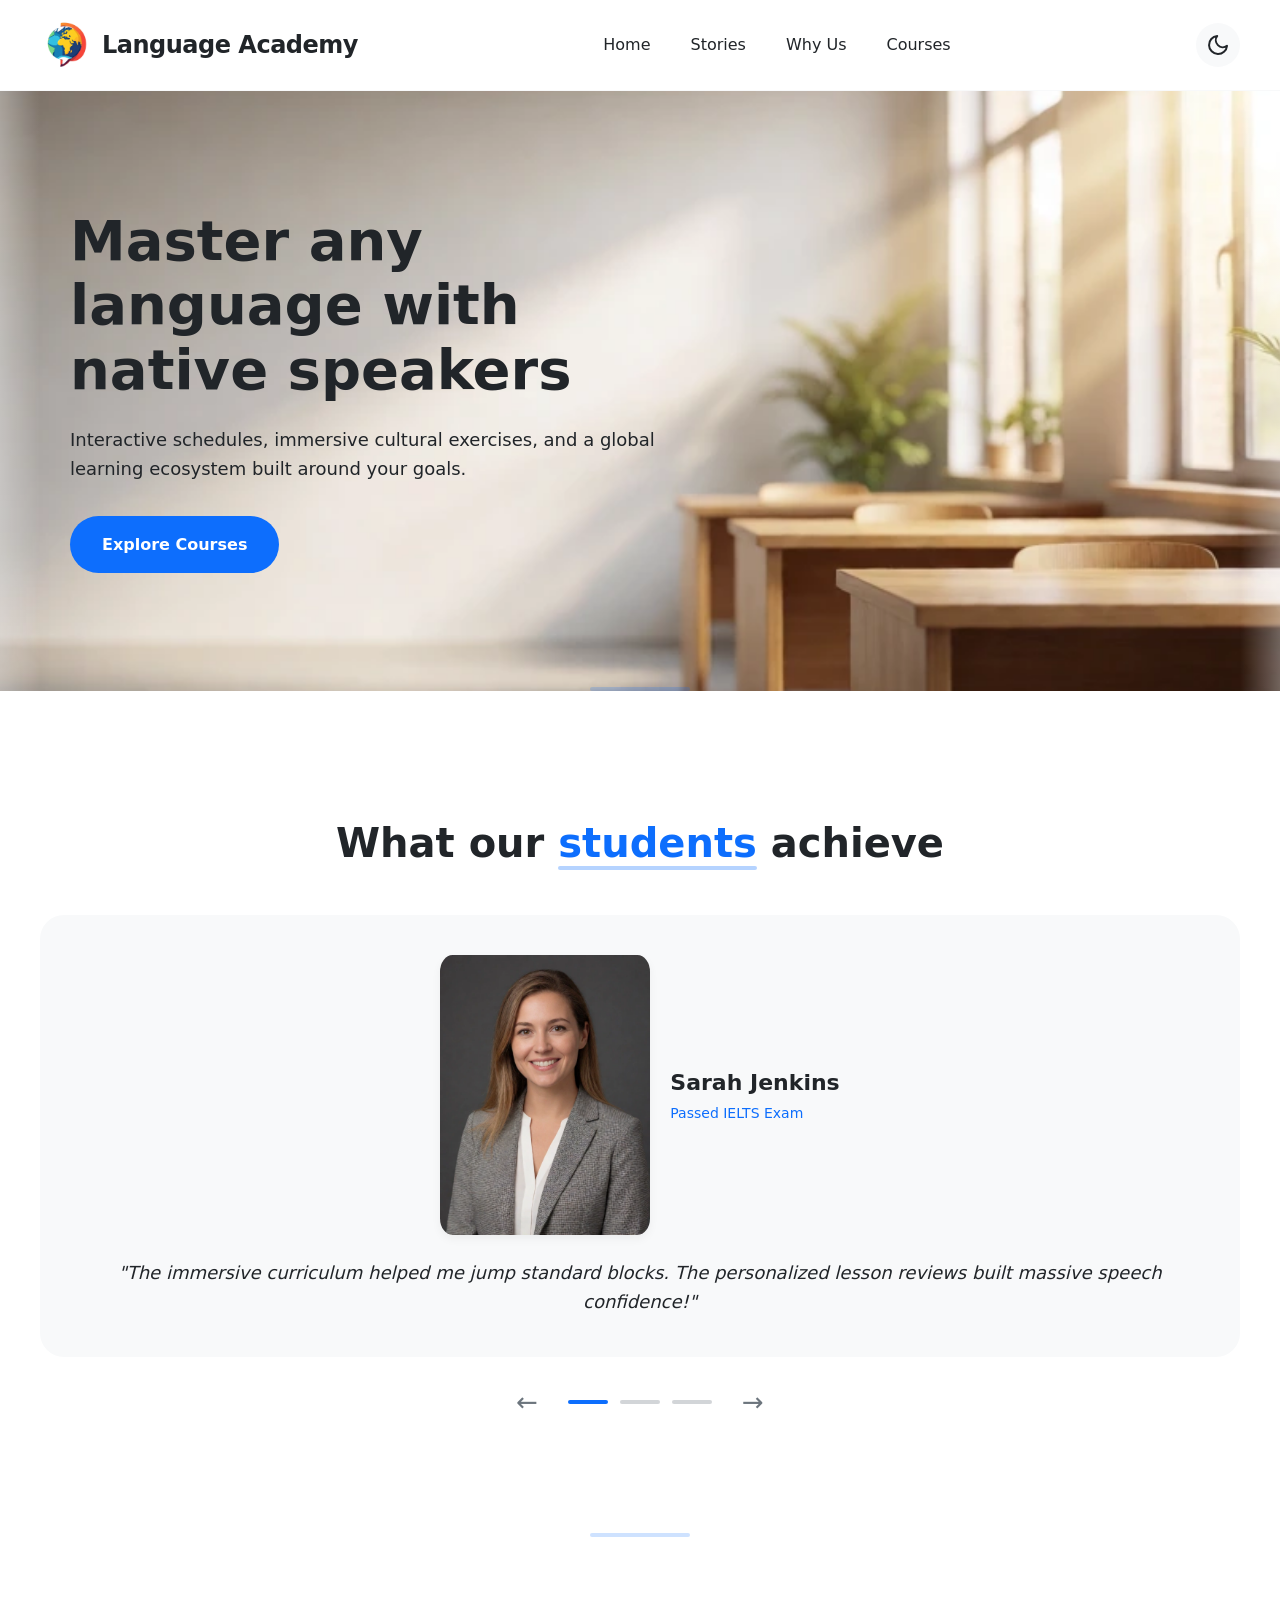
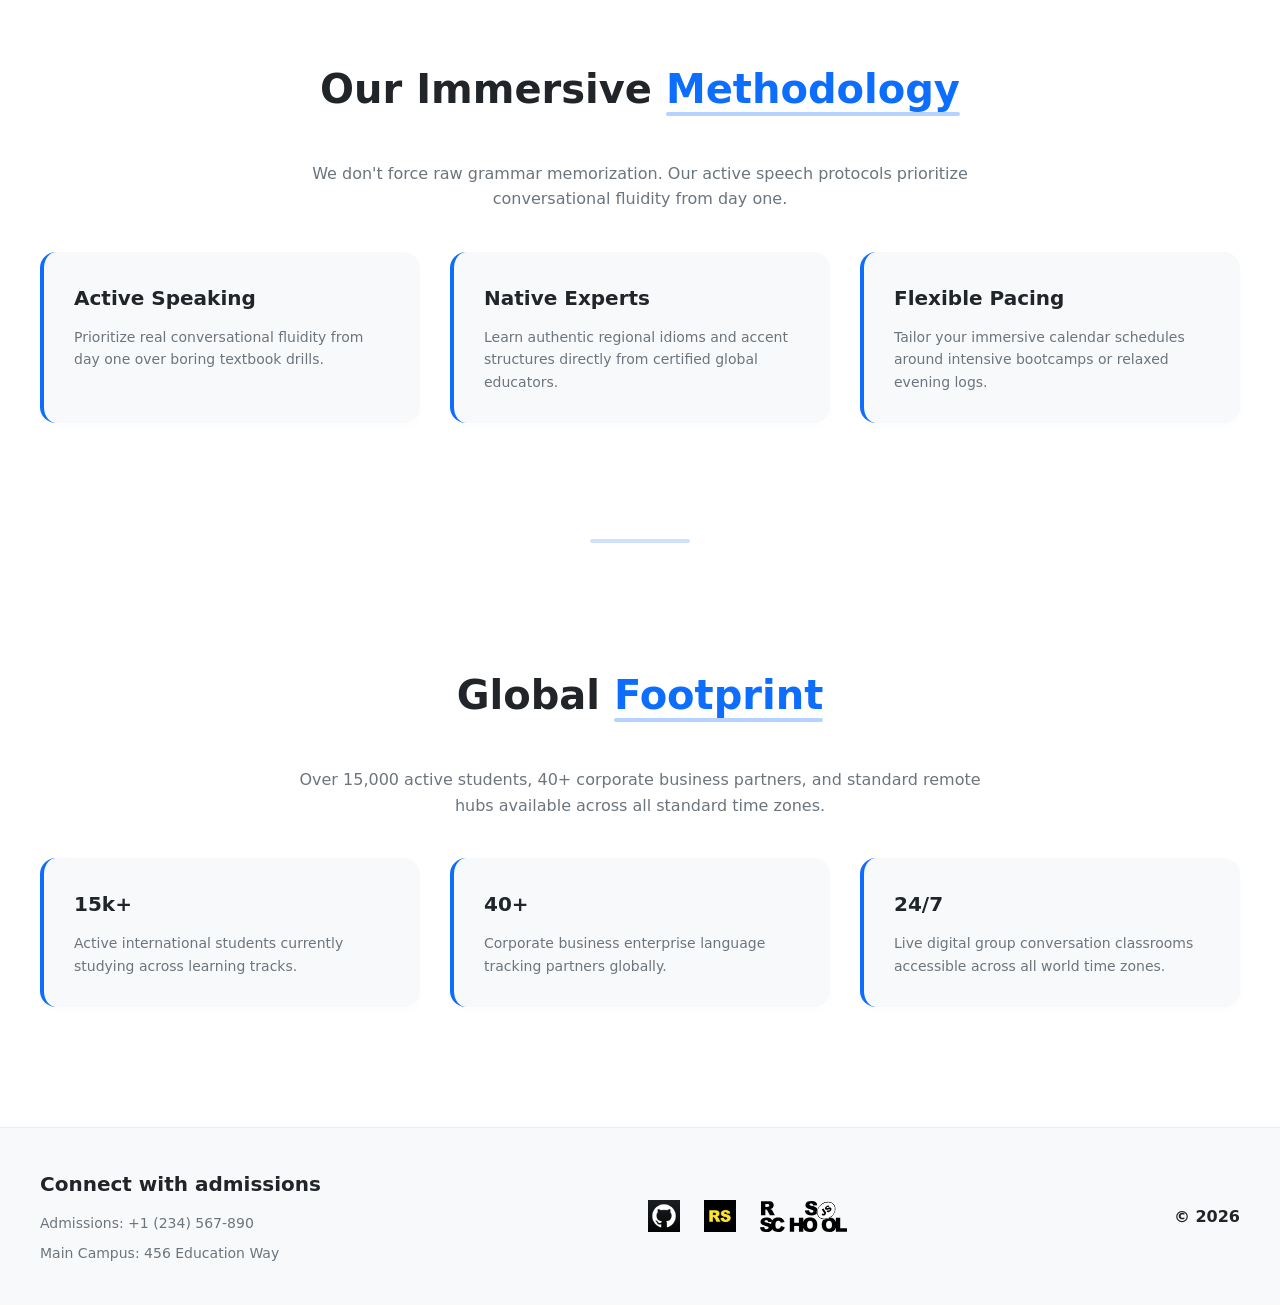
==== commit 8d423d74: "style: add hover background states and refactor slider into semantic list" ====
--- a/language-academy/index.html
+++ b/language-academy/index.html
@@ -46,7 +46,7 @@
             <line x1="18.36" y1="5.64" x2="19.78" y2="4.22"></line>
           </svg>
         </button>
-        <button class="burger-btn" aria-label="Open mobile navigation menu" aria-expanded="false">
+        <button class="burger-btn burger-toggle" aria-label="Open mobile navigation menu" aria-expanded="false">
           <span class="burger-btn__line"></span>
           <span class="burger-btn__line"></span>
         </button>
@@ -69,42 +69,46 @@
     <section id="testimonials" class="section slider-section">
       <div class="container slider-section__container">
         <h2 class="section-title">What our <em>students</em> achieve</h2>
-        
           <div class="slider__track-wrapper">
-            <div class="slider__track">
-              <article class="slide active">
-                <header class="slide__profile">
-                  <img src="./assets/img/students/student-sarah.webp" alt="Sarah Jenkins" class="slide__avatar">
-                  <div class="slide__meta-wrapper">
-                    <h3 class="slide__name">Sarah Jenkins</h3>
-                    <span class="slide__meta">Passed IELTS Exam</span>
-                  </div>
-                </header>
-                <p class="slide__text">"The immersive curriculum helped me jump standard blocks. The personalized lesson reviews built massive speech confidence!"</p>
-              </article>
-              <article class="slide">
-                <header class="slide__profile">
-                  <img src="./assets/img/students/student-alejandro.webp" alt="Alejandro Gomez" class="slide__avatar">
-                  <div class="slide__meta-wrapper">
-                    <h3 class="slide__name">Alejandro Gomez</h3>
-                    <span class="slide__meta">Advanced DELE B2 Level</span>
-                  </div>
-                </header>
-                <p class="slide__text">"Outstanding pronunciation drills. The interactive speech protocols allowed me to transition into international business roles smoothly."</p>
-              </article>
-              <article class="slide">
-                <header class="slide__profile">
-                  <img src="./assets/img/students/student-yuki.webp" alt="Yuki Tanaka" class="slide__avatar">
-                  <div class="slide__meta-wrapper">
-                    <h3 class="slide__name">Yuki Tanaka</h3>
-                    <span class="slide__meta">Passed JLPT N2 Exam</span>
-                  </div>
-                </header>
-                <p class="slide__text">"The curriculum structure is top-notch. Learning structural Kanji tokens paired with native speaker discussions built true fluency."</p>
-              </article>
-            </div>
+            <ul class="slider__track">
+              <li class="slide active">
+                <article>
+                  <header class="slide__profile">
+                    <img src="./assets/img/students/student-sarah.webp" alt="Sarah Jenkins" class="slide__avatar">
+                    <div class="slide__meta-wrapper">
+                      <h3 class="slide__name">Sarah Jenkins</h3>
+                      <span class="slide__meta">Passed IELTS Exam</span>
+                    </div>
+                  </header>
+                  <p class="slide__text">"The immersive curriculum helped me jump standard blocks. The personalized lesson reviews built massive speech confidence!"</p>
+                </article>
+              </li>
+              <li class="slide">
+                <article>
+                  <header class="slide__profile">
+                    <img src="./assets/img/students/student-alejandro.webp" alt="Alejandro Gomez" class="slide__avatar">
+                    <div class="slide__meta-wrapper">
+                      <h3 class="slide__name">Alejandro Gomez</h3>
+                      <span class="slide__meta">Advanced DELE B2 Level</span>
+                    </div>
+                  </header>
+                  <p class="slide__text">"Outstanding pronunciation drills. The interactive speech protocols allowed me to transition into international business roles smoothly."</p>
+                </article>
+              </li>
+              <li class="slide">
+                <article>
+                  <header class="slide__profile">
+                    <img src="./assets/img/students/student-yuki.webp" alt="Yuki Tanaka" class="slide__avatar">
+                    <div class="slide__meta-wrapper">
+                      <h3 class="slide__name">Yuki Tanaka</h3>
+                      <span class="slide__meta">Passed JLPT N2 Exam</span>
+                    </div>
+                  </header>
+                  <p class="slide__text">"The curriculum structure is top-notch. Learning structural Kanji tokens paired with native speaker discussions built true fluency."</p>
+                </article>
+              </li>
+            </ul>
           </div>
-
           <div class="slider__controls">
             <button class="slider__arrow slider__arrow--prev" aria-label="Previous slide">&larr;</button>
             <div class="slider__pagination">
--- a/language-academy/css/style.css
+++ b/language-academy/css/style.css
@@ -1,4 +1,5 @@
 /* --- 1. THEME DESIGN PALETTE MATRIX --- */
+
 :root {
   --bg-primary: #ffffff;
   --bg-secondary: #f8f9fa;
@@ -7,6 +8,7 @@
   --btn-border: #6c757d;
   --accent-color: #0d6efd;
   --accent-hover: #0b5ed7;
+  --card-hover: #c4dff5;
   --transition-speed: 0.3s;
 }
 
@@ -18,9 +20,11 @@
   --btn-border: #ffffff;
   --accent-color: #3985ff;
   --accent-hover: #5495ff;
+  --card-hover: #041c42;
 }
 
 /* --- 2. UNIVERSAL LAYOUT RESETS --- */
+
 * {
   box-sizing: border-box;
   margin: 0;
@@ -67,6 +71,7 @@
 }
 
 /* --- 3. HEADER LAYOUT STYLES --- */
+
 .header {
   position: sticky;
   top: 0;
@@ -119,6 +124,7 @@
 }
 
 /* --- 4. INLINE SVG THEME TOGGLE CONTROL --- */
+
 .theme-toggle {
   width: 44px;
   height: 44px;
@@ -142,6 +148,7 @@
 [data-theme="dark"] .theme-icon--sun { display: block; }
 
 /* --- 5. MAIN CONTENT LAYOUT BLOCKS --- */
+
 .main {
   display: block;
 }
@@ -191,7 +198,7 @@
 
 .hero {
   width: 100%;
-  min-height: 600px;
+  height: 600px;
   display: flex;
   align-items: center;
   position: relative;
@@ -271,6 +278,7 @@
 .slider__track {
   display: flex;
   width: 100%;
+  list-style-type: none;
   transition: transform 0.5s cubic-bezier(0.25, 0.46, 0.45, 0.94);
 }
 
@@ -388,6 +396,7 @@
 }
 
 /* --- 6. CATALOG PAGES CARD GRID --- */
+
 .catalog {
   padding: 60px 0 100px;
 }
@@ -480,6 +489,7 @@
 }
 
 /* --- 7. UNIFORM INTEGRATED FOOTER --- */
+
 .footer {
   background-color: var(--bg-secondary);
   padding: 40px 0;
@@ -527,8 +537,10 @@
 }
 
 /* --- 8. HOVER TRANSFORMATIONS --- */
+
 .header__nav-link,
 .theme-toggle,
+.burger-toggle,
 .btn,
 .category-btn,
 .card,
@@ -546,12 +558,18 @@
   opacity: 0.85;
 }
 
-.theme-toggle:hover {
+.theme-toggle:hover,
+.burger-toggle:hover {
   background-color: var(--text-main);
 }
+
 .theme-toggle:hover .theme-icon {
   color: var(--bg-primary);
   transform: rotate(15deg);
+}
+
+.burger-toggle:hover .burger-btn__line {
+  background-color: var(--bg-primary);
 }
 
 .btn--primary:hover {
@@ -578,6 +596,7 @@
 }
 
 .card:hover {
+  background-color: var(--card-hover);
   transform: translateY(-6px);
   box-shadow: 0 12px 24px rgba(0, 0, 0, 0.08);
 }
@@ -649,6 +668,8 @@
     gap: 6px;
     width: 44px;
     height: 44px;
+    border-radius: 50%;
+    background-color: var(--bg-secondary);
     align-items: center;
     transition: transform 0.25s var(--transition-speed) ease;
   }
@@ -669,16 +690,11 @@
   .burger-btn.open .burger-btn__line:nth-child(2) {
     transform: translateY(-4px) rotate(-45deg);
   }
-
-  .section { 
-    padding: 60px 0; 
-  }
   
   .hero {
     background-image: url("../assets/img/hero-bg-light.webp");
     background-position: center bottom;
     background-size: cover;
-    padding-bottom: 340px;
     min-height: auto;
   }
   
@@ -877,9 +893,9 @@
 
 .modal__options-row {
   display: flex;
-  flex-direction: column; /* FORCES CLEAN VERTICAL BUTTON STACK ALIGNMENT */
+  flex-direction: column;
   gap: 10px;
-  align-items: flex-start; /* Aligns buttons neatly to the left side */
+  align-items: flex-start;
 }
 
 .modal__option-btn {
@@ -890,9 +906,9 @@
   font-weight: 500;
   color: var(--text-main);
   background-color: transparent;
-  width: 100%;            /* Allows buttons to cleanly fill container space visually */
-  max-width: 320px;       /* Keeps them perfectly proportioned and bounded */
-  text-align: left;       /* Left-aligns typography content for vertical menu stacks */
+  width: 100%;
+  max-width: 320px;
+  text-align: left;
   transition: all var(--transition-speed) ease;
 }
 
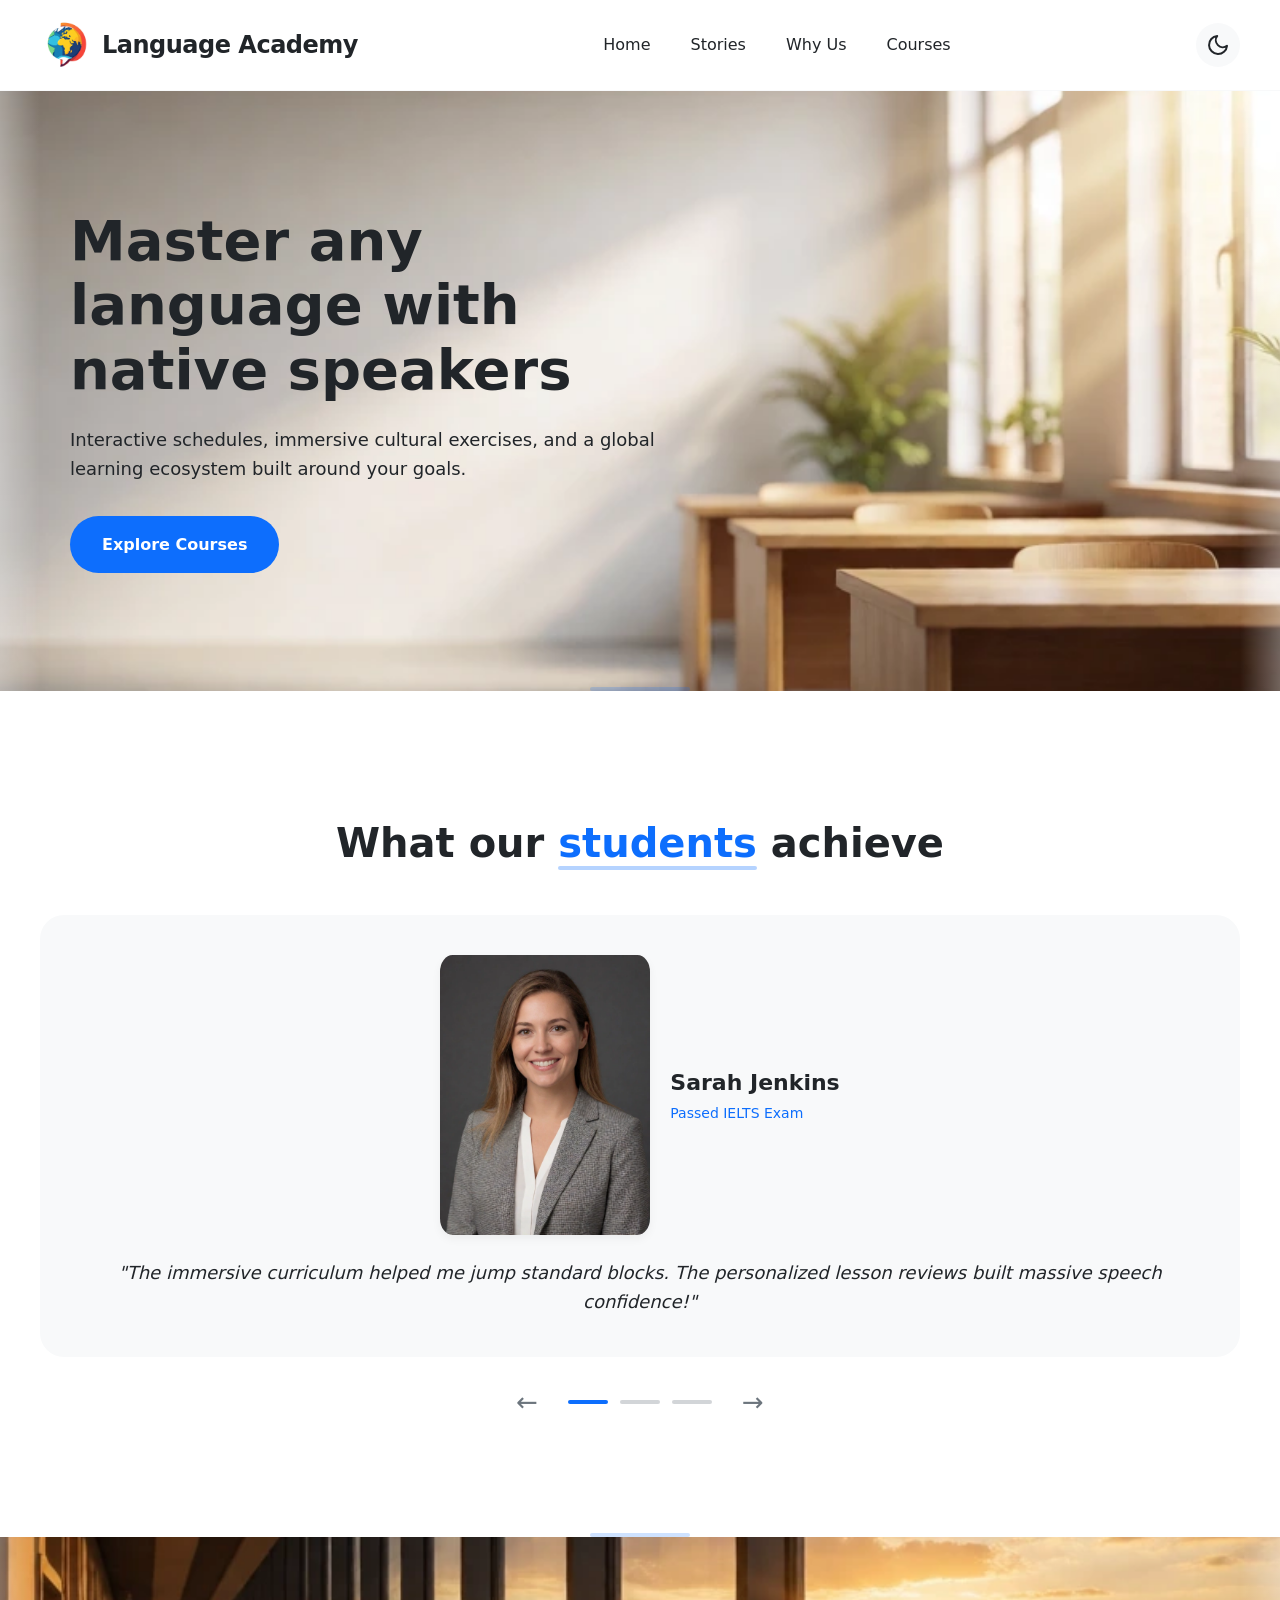
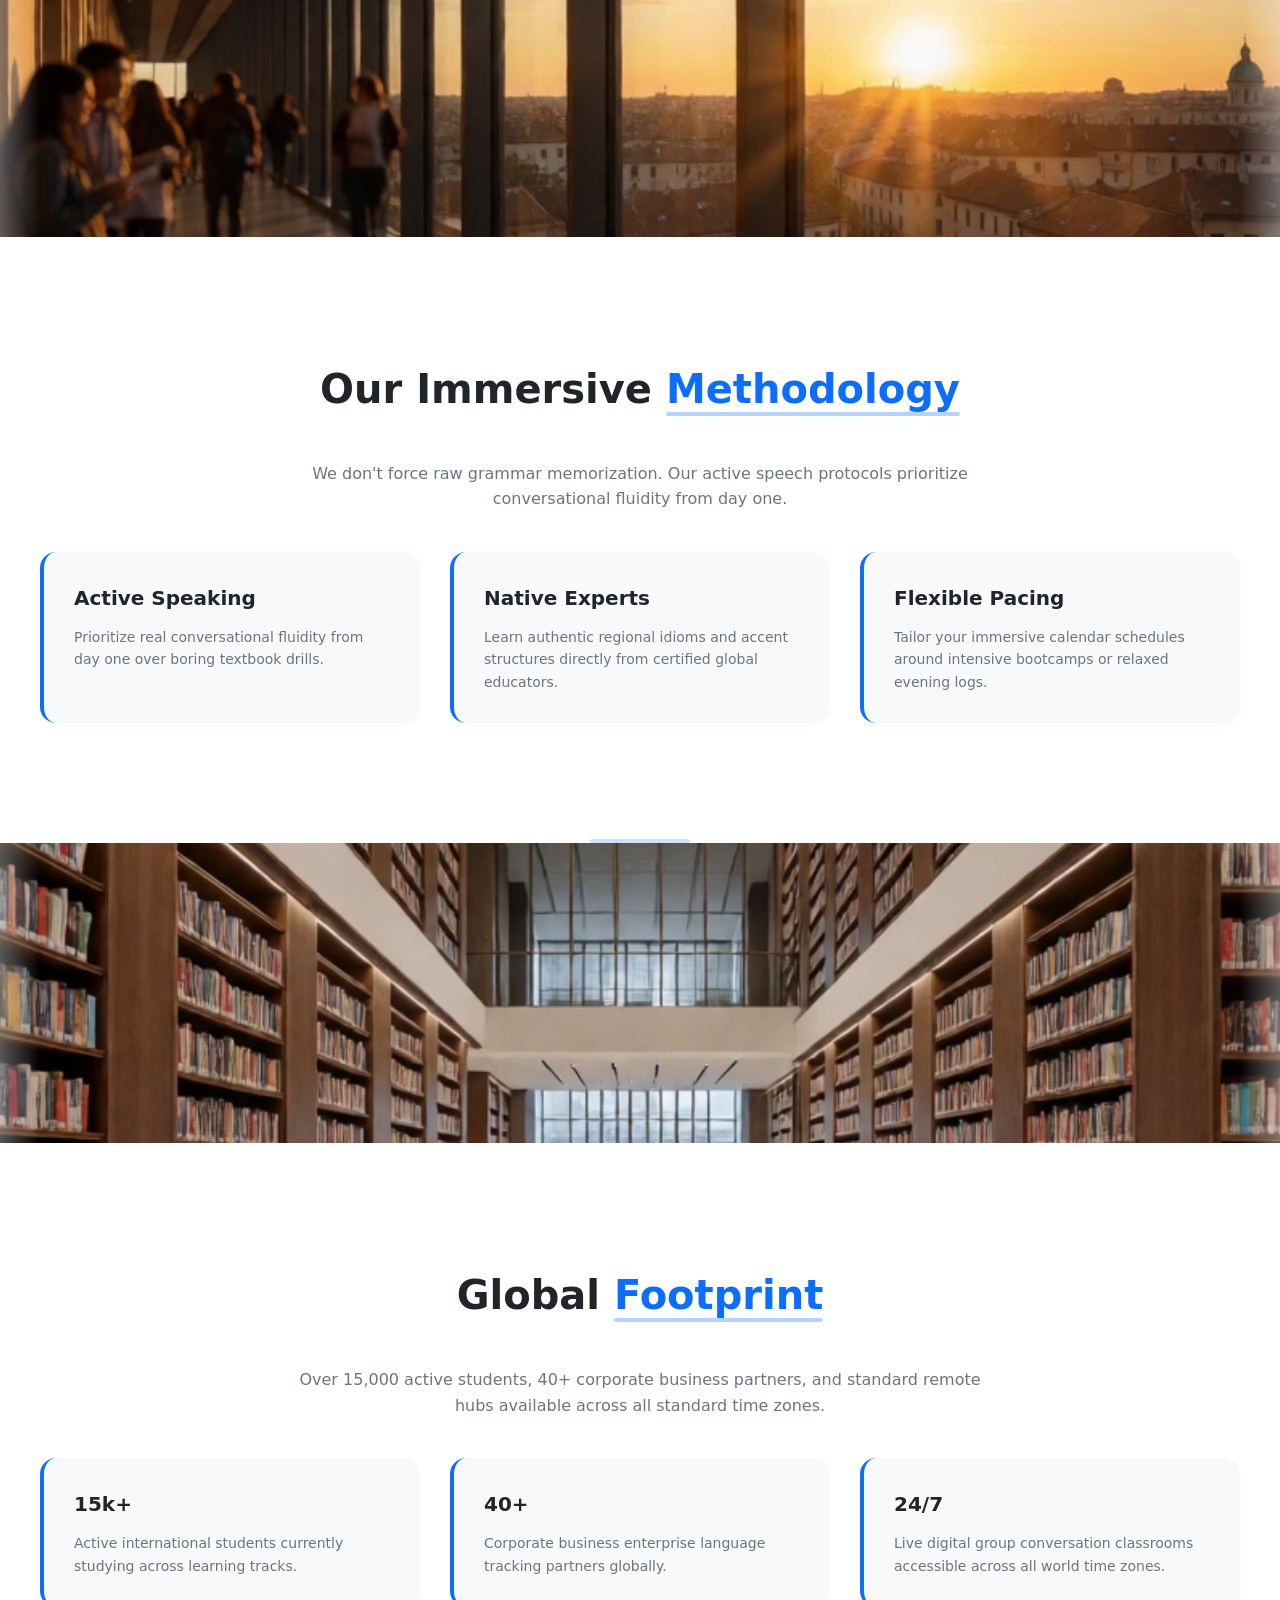
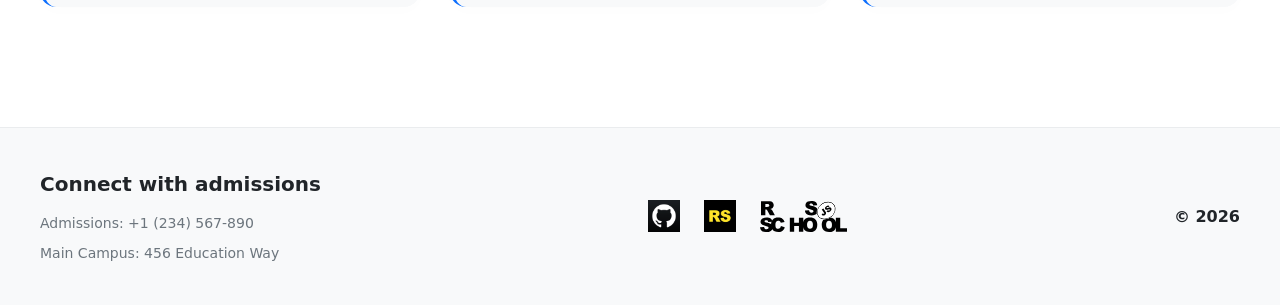
==== commit ddb601b9: "style: add centered panoramic dividers" ====
--- a/language-academy/index.html
+++ b/language-academy/index.html
@@ -122,6 +122,8 @@
       </div>
     </section>
 
+    <div class="banner-divider-1" aria-hidden="true"></div>
+
     <section id="benefits" class="section benefits">
       <div class="container benefits__container">
         <h2 class="section-title">Our Immersive <em>Methodology</em></h2>
@@ -143,6 +145,8 @@
         </div>
       </div>
     </section>
+
+    <div class="banner-divider-2" aria-hidden="true"></div>
 
     <section id="stats" class="section stats">
       <div class="container stats__container">
--- a/language-academy/css/style.css
+++ b/language-academy/css/style.css
@@ -362,6 +362,105 @@
 .slider__dot.active {
   opacity: 1;
   background-color: var(--accent-color);
+}
+
+.banner-divider-1,
+.banner-divider-2 {
+  width: 100%;
+  height: 300px;
+  position: relative;
+  background-repeat: no-repeat;
+  background-position: center center;
+  background-size: 1440px auto;
+  transition: background-image var(--transition-speed) ease, height var(--transition-speed) ease;
+}
+
+.banner-divider-1 {
+  background-image: linear-gradient(to right, 
+                      var(--bg-primary) calc(50% - 720px), 
+                      transparent calc(50% - 600px), 
+                      transparent calc(50% + 600px), 
+                      var(--bg-primary) calc(50% + 720px)),
+                    url("../assets/img/photo-divider-1.webp");
+}
+
+[data-theme="dark"] .banner-divider-1 {
+  background-image: linear-gradient(to right, 
+                      var(--bg-primary) calc(50% - 720px), 
+                      rgba(18, 18, 18, 0.35) calc(50% - 600px), 
+                      rgba(18, 18, 18, 0.35) calc(50% + 600px), 
+                      var(--bg-primary) calc(50% + 720px)),
+                    url("../assets/img/photo-divider-1.webp");
+}
+
+.banner-divider-2 {
+  background-image: linear-gradient(to right, 
+                      var(--bg-primary) calc(50% - 720px), 
+                      transparent calc(50% - 600px), 
+                      transparent calc(50% + 600px), 
+                      var(--bg-primary) calc(50% + 720px)),
+                    url("../assets/img/photo-divider-2.webp");
+}
+
+[data-theme="dark"] .banner-divider-2 {
+  background-image: linear-gradient(to right, 
+                      var(--bg-primary) calc(50% - 720px), 
+                      rgba(18, 18, 18, 0.35) calc(50% - 600px), 
+                      rgba(18, 18, 18, 0.35) calc(50% + 600px), 
+                      var(--bg-primary) calc(50% + 720px)),
+                    url("../assets/img/photo-divider-2.webp");
+}
+
+
+@media (max-width: 768px) {
+  .banner-divider-1,
+  .banner-divider-2 {
+    height: 200px;
+    background-size: 720px auto;
+  }
+
+  .banner-divider-1 {
+    background-image: linear-gradient(to right, 
+                        var(--bg-primary) calc(50% - 360px), 
+                        transparent calc(50% - 300px), 
+                        transparent calc(50% + 300px), 
+                        var(--bg-primary) calc(50% + 360px)),
+                      url("../assets/img/photo-divider-1.webp");
+  }
+
+  [data-theme="dark"] .banner-divider-1 {
+    background-image: linear-gradient(to right, 
+                        var(--bg-primary) calc(50% - 360px), 
+                        rgba(18, 18, 18, 0.35) calc(50% - 300px), 
+                        rgba(18, 18, 18, 0.35) calc(50% + 300px), 
+                        var(--bg-primary) calc(50% + 360px)),
+                      url("../assets/img/photo-divider-1.webp");
+  }
+
+  .banner-divider-2 {
+    background-image: linear-gradient(to right, 
+                        var(--bg-primary) calc(50% - 360px), 
+                        transparent calc(50% - 300px), 
+                        transparent calc(50% + 300px), 
+                        var(--bg-primary) calc(50% + 360px)),
+                      url("../assets/img/photo-divider-2.webp");
+  }
+
+  [data-theme="dark"] .banner-divider-2 {
+    background-image: linear-gradient(to right, 
+                        var(--bg-primary) calc(50% - 360px), 
+                        rgba(18, 18, 18, 0.35) calc(50% - 300px), 
+                        rgba(18, 18, 18, 0.35) calc(50% + 300px), 
+                        var(--bg-primary) calc(50% + 360px)),
+                      url("../assets/img/photo-divider-2.webp");
+  }
+}
+
+@media (max-width: 380px) {
+  .banner-divider-1,
+  .banner-divider-2 {
+    height: 120px;
+  }
 }
 
 .benefits__text, .stats__text {
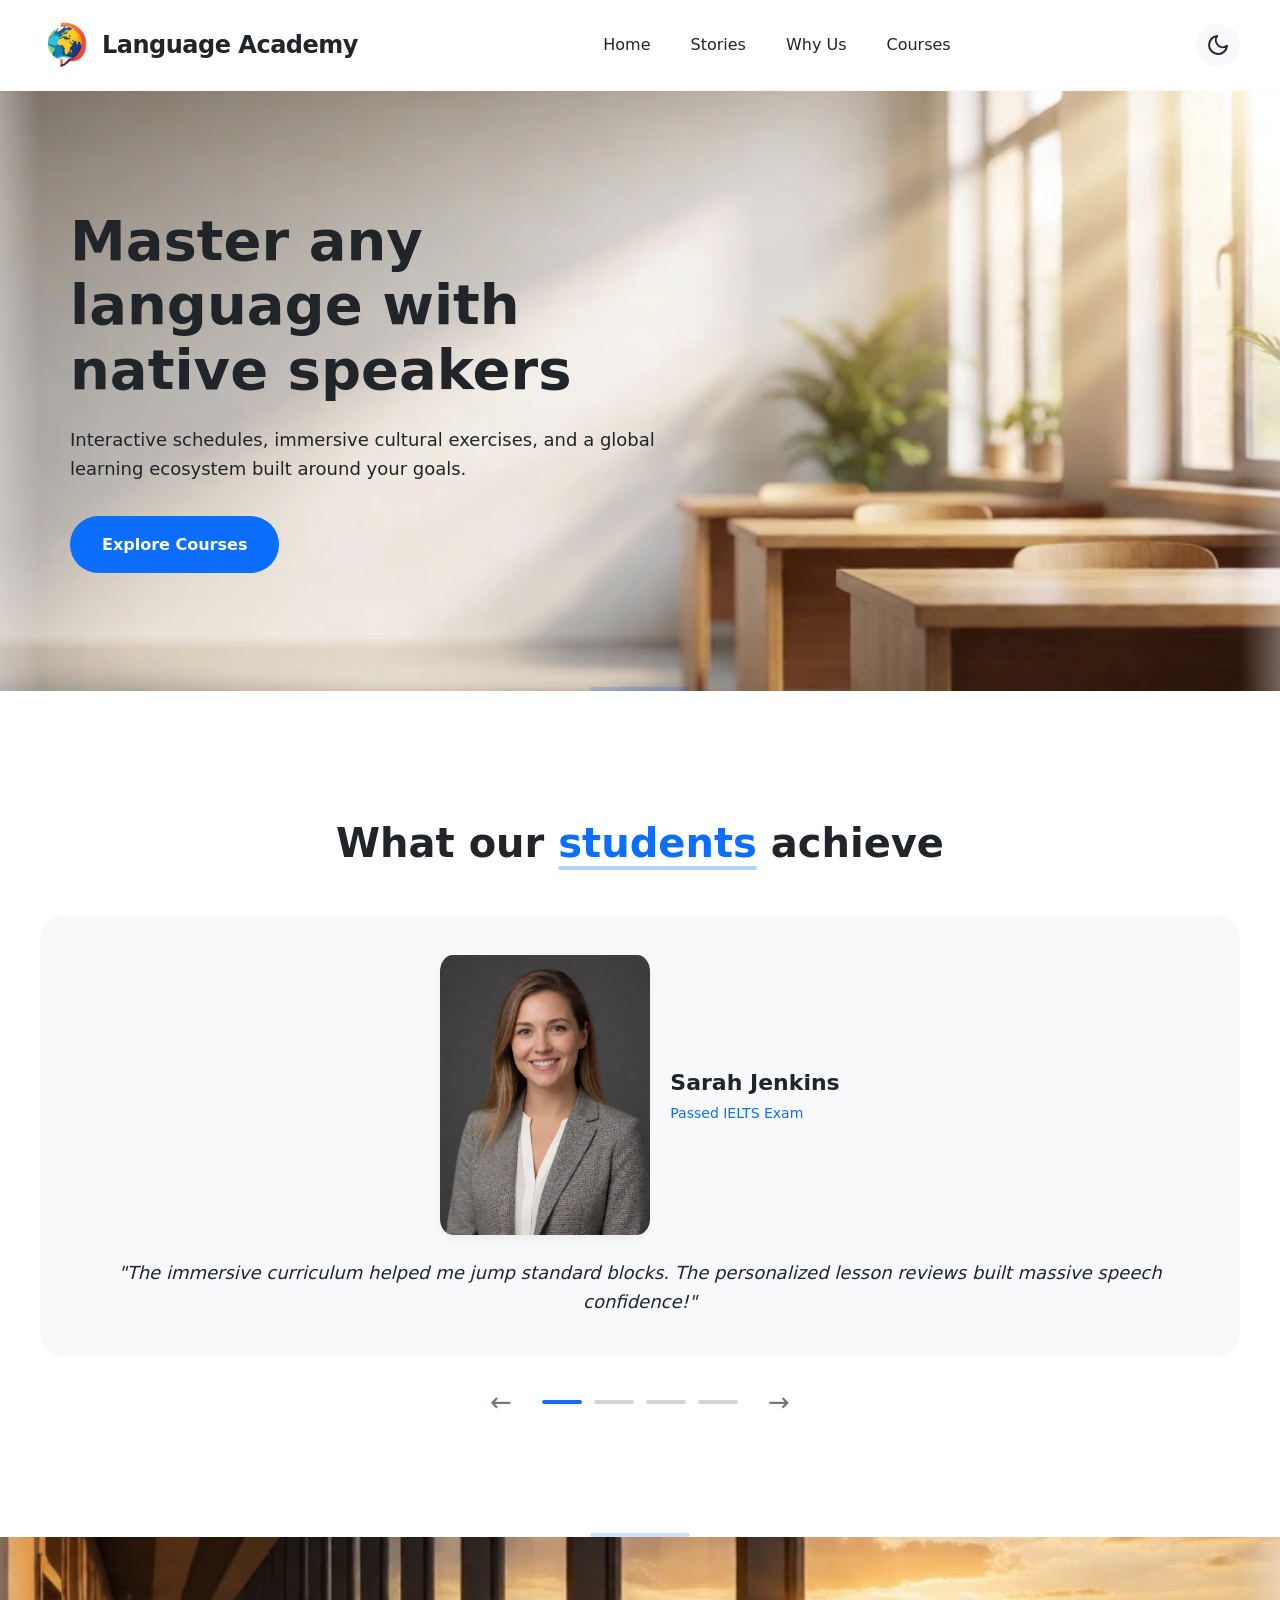
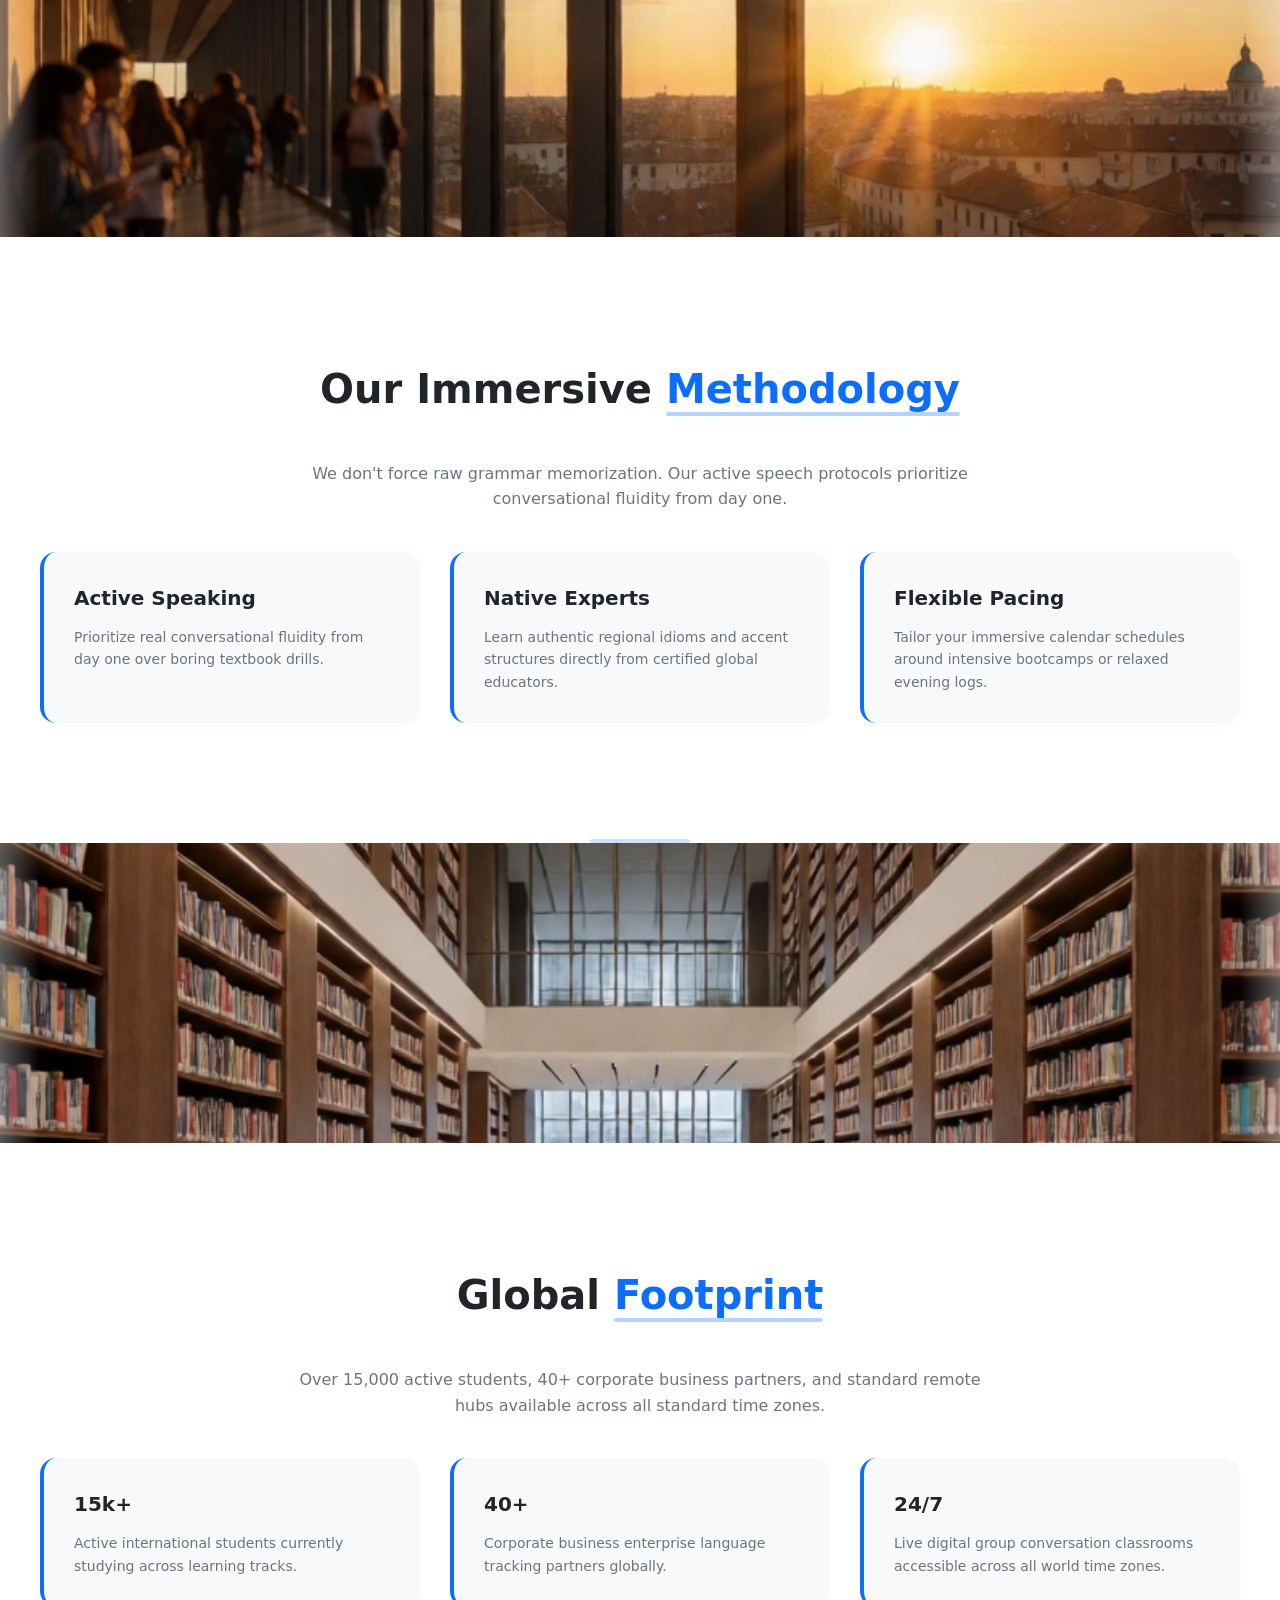
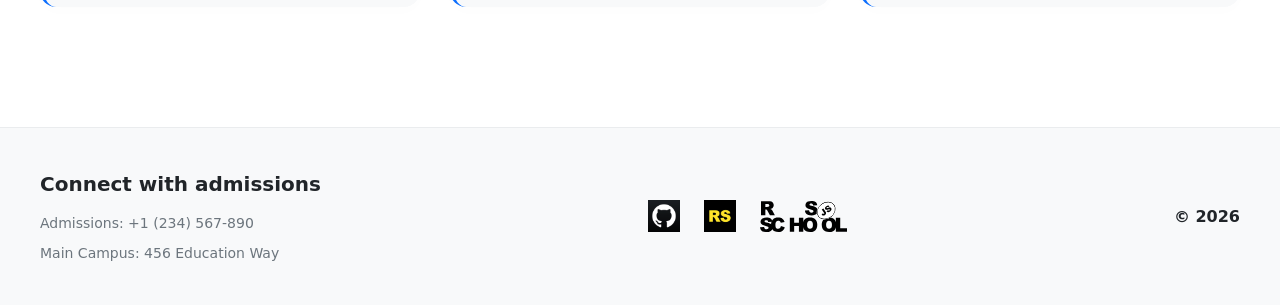
==== commit ff932369: "style: add a student profile and avatar" ====
--- a/language-academy/index.html
+++ b/language-academy/index.html
@@ -72,40 +72,44 @@
           <div class="slider__track-wrapper">
             <ul class="slider__track">
               <li class="slide active">
-                <article>
-                  <header class="slide__profile">
-                    <img src="./assets/img/students/student-sarah.webp" alt="Sarah Jenkins" class="slide__avatar">
+                <article class="slide__profile">
+                  <img src="./assets/img/students/student-sarah.webp" alt="Sarah Jenkins" class="slide__avatar">
                     <div class="slide__meta-wrapper">
                       <h3 class="slide__name">Sarah Jenkins</h3>
                       <span class="slide__meta">Passed IELTS Exam</span>
                     </div>
-                  </header>
-                  <p class="slide__text">"The immersive curriculum helped me jump standard blocks. The personalized lesson reviews built massive speech confidence!"</p>
-                </article>
+                </article>
+                <p class="slide__text">"The immersive curriculum helped me jump standard blocks. The personalized lesson reviews built massive speech confidence!"</p>
               </li>
               <li class="slide">
-                <article>
-                  <header class="slide__profile">
-                    <img src="./assets/img/students/student-alejandro.webp" alt="Alejandro Gomez" class="slide__avatar">
+                <article class="slide__profile">
+                  <img src="./assets/img/students/student-alejandro.webp" alt="Alejandro Gomez" class="slide__avatar">
                     <div class="slide__meta-wrapper">
                       <h3 class="slide__name">Alejandro Gomez</h3>
                       <span class="slide__meta">Advanced DELE B2 Level</span>
                     </div>
-                  </header>
-                  <p class="slide__text">"Outstanding pronunciation drills. The interactive speech protocols allowed me to transition into international business roles smoothly."</p>
-                </article>
+                </article>
+                <p class="slide__text">"Outstanding pronunciation drills. The interactive speech protocols allowed me to transition into international business roles smoothly."</p>
               </li>
               <li class="slide">
-                <article>
-                  <header class="slide__profile">
-                    <img src="./assets/img/students/student-yuki.webp" alt="Yuki Tanaka" class="slide__avatar">
+                <article class="slide__profile">
+                  <img src="./assets/img/students/student-yuki.webp" alt="Yuki Tanaka" class="slide__avatar">
                     <div class="slide__meta-wrapper">
                       <h3 class="slide__name">Yuki Tanaka</h3>
                       <span class="slide__meta">Passed JLPT N2 Exam</span>
                     </div>
-                  </header>
-                  <p class="slide__text">"The curriculum structure is top-notch. Learning structural Kanji tokens paired with native speaker discussions built true fluency."</p>
-                </article>
+                </article>
+                <p class="slide__text">"The curriculum structure is top-notch. Learning structural Kanji tokens paired with native speaker discussions built true fluency."</p>
+              </li>
+              <li class="slide">
+                <article class="slide__profile">
+                  <img src="./assets/img/students/student-tomasz.webp" alt="Tomasz Kowalski" class="slide__avatar">
+                  <div class="slide__meta-wrapper">
+                    <h3 class="slide__name">Tomasz Kowalski</h3>
+                    <span class="slide__meta">Passed B2 Cert Exam</span>
+                  </div>
+                </article>
+                <p class="slide__text">"The case-ending drills were incredibly structured. Transitioning from basic vocabulary phrases into full fluid dialogue felt natural and fast!"</p>
               </li>
             </ul>
           </div>
@@ -113,6 +117,7 @@
             <button class="slider__arrow slider__arrow--prev" aria-label="Previous slide">&larr;</button>
             <div class="slider__pagination">
               <span class="slider__dot active"></span>
+              <span class="slider__dot"></span>
               <span class="slider__dot"></span>
               <span class="slider__dot"></span>
             </div>
--- a/language-academy/css/style.css
+++ b/language-academy/css/style.css
@@ -362,6 +362,48 @@
 .slider__dot.active {
   opacity: 1;
   background-color: var(--accent-color);
+}
+
+
+.category-btn {
+  display: flex;
+  align-items: center;
+  justify-content: center;
+  
+  flex-direction: row;
+  gap: 14px;
+  padding: 12px 24px;
+  
+  background-color: var(--bg-secondary);
+  border: 1px solid var(--btn-border);
+  border-radius: 16px;
+  color: var(--text-main);
+  font-weight: 600;
+  font-size: 16px;
+  cursor: pointer;
+  transition: all var(--transition-speed) ease;
+}
+
+.category-btn--flag {
+  width: 30px;
+  height: 20px;
+  object-fit: cover;
+  border: 1px solid var(--text-muted);
+  border-radius: 4px;
+  box-shadow: 0 2px 6px rgba(0, 0, 0, 0.08);
+  transition: transform var(--transition-speed) ease;
+}
+
+.category-btn:hover .category-btn--flag {
+  transform: scale(1.04);
+}
+
+@media (max-width: 635px) {
+  .category-btn {
+    flex-direction: column;
+    gap: 8px;
+    padding: 16px 20px;
+  }
 }
 
 .banner-divider-1,
@@ -852,6 +894,12 @@
     grid-template-columns: 1fr;
     gap: 24px;
   }
+
+  .catalog__categories {
+    display: grid;
+    grid-template-columns: repeat(2, 1fr);
+    gap: 8px;
+  }
 }
 
 /* --- 10. INTERACTIVE CENTRAL MODAL SHELL STYLES --- */
